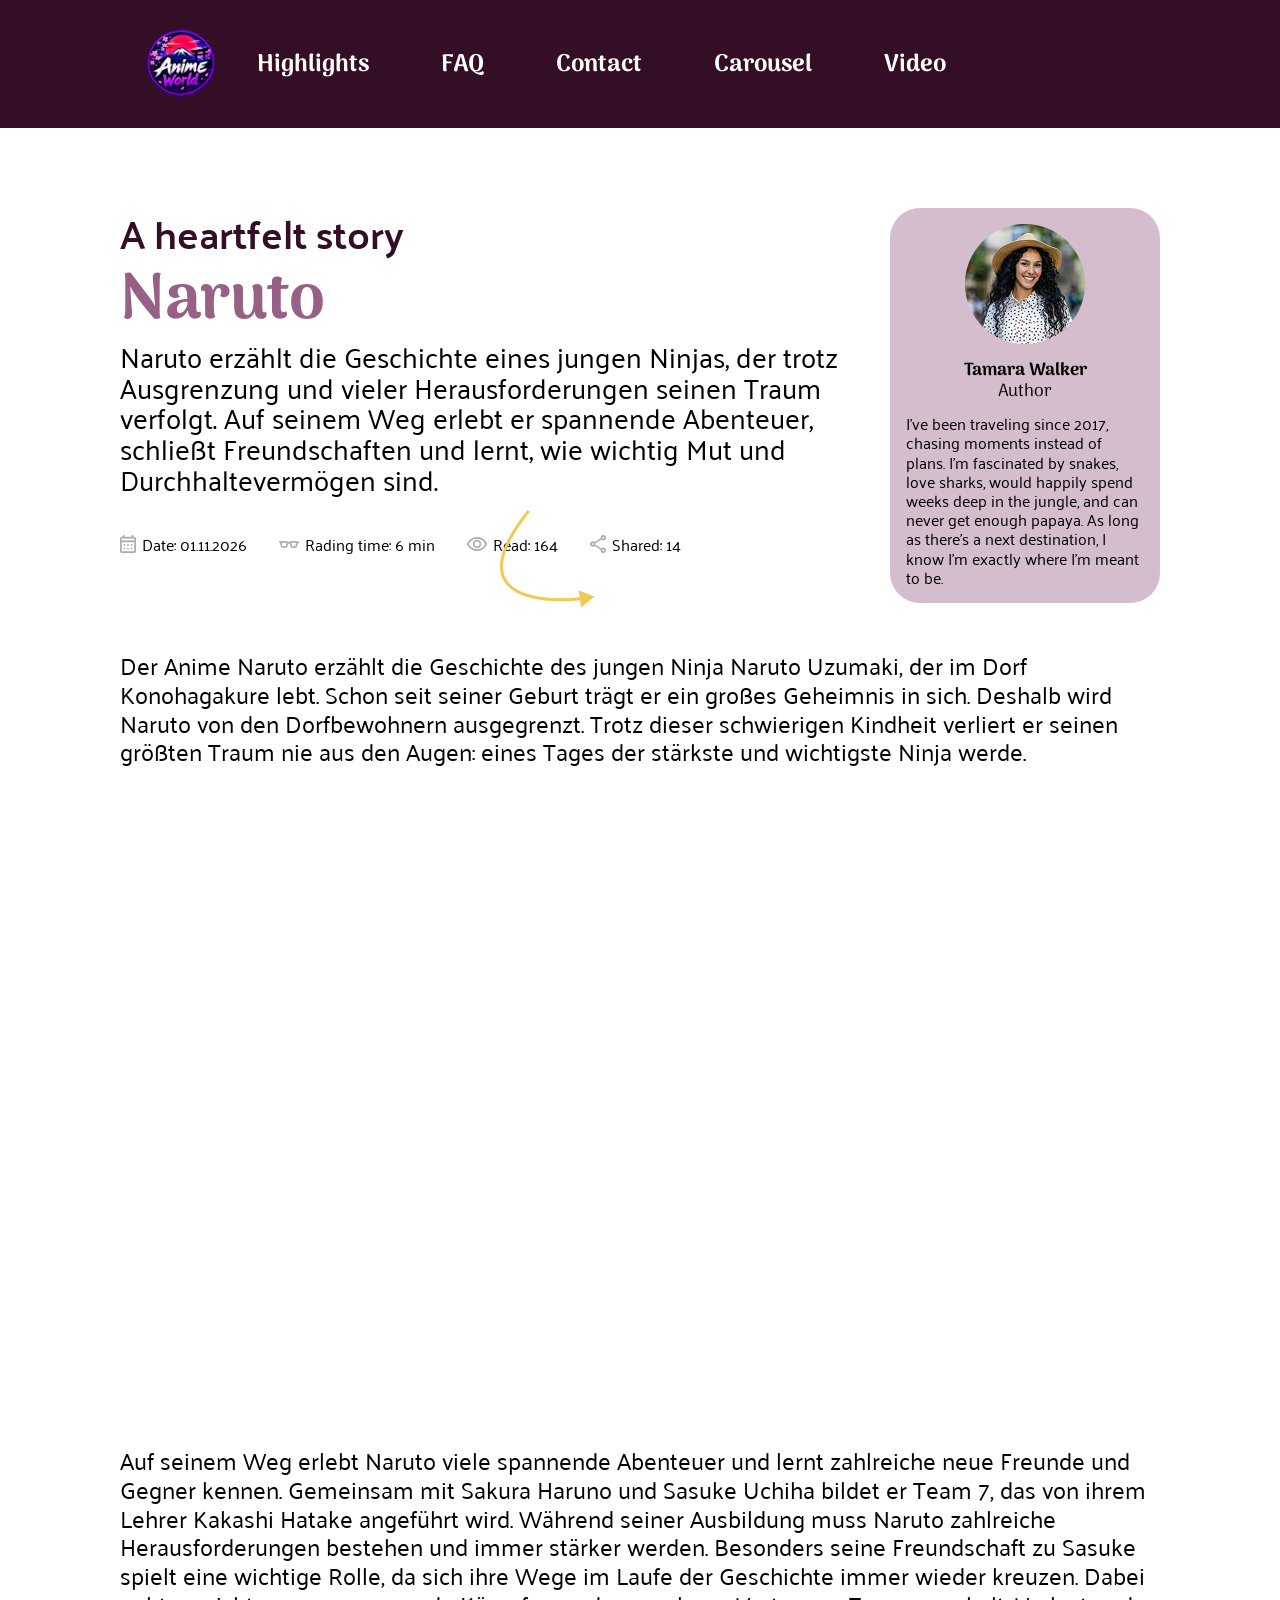
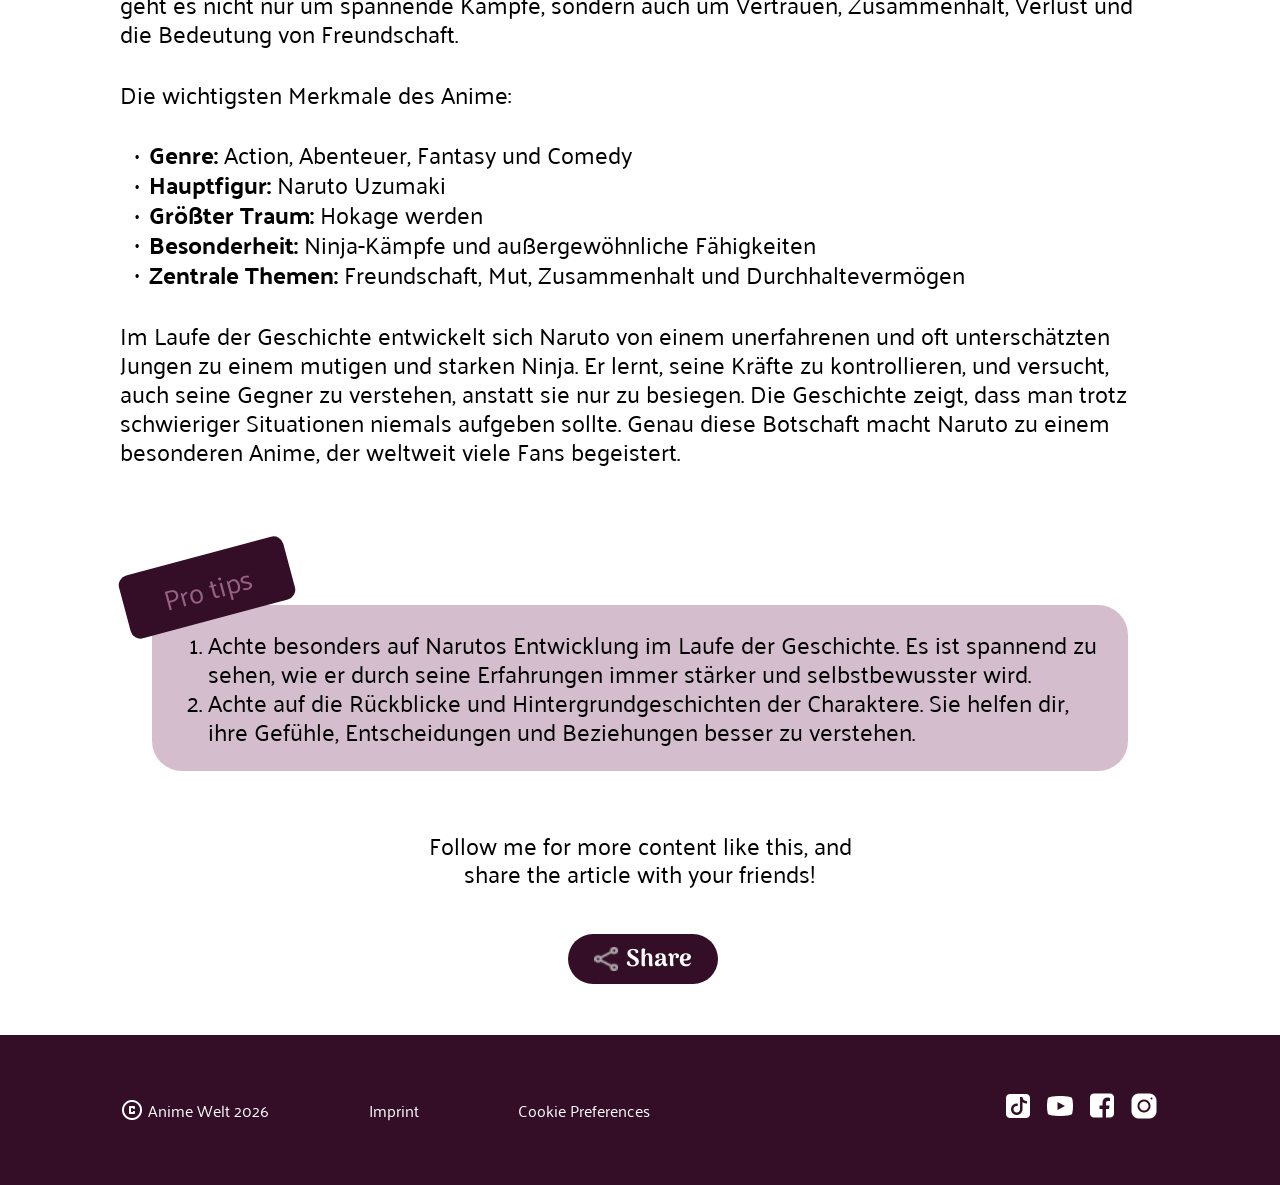
==== article2_video.html @ fd86cafa "share button hinzugefügt" ====
<!DOCTYPE html>
<html lang="en">

<head>
    <meta charset="UTF-8">
    <meta name="viewport" content="width=device-width, initial-scale=1.0">
    <title>AnimeWelt</title>

    <link rel="icon" type="image/x-icon" href="./assets/icons/Anime-Welt.png">

    <link rel="stylesheet" href="./styles/standard.css">
    <link rel="stylesheet" href="./styles/font.css">
    <link rel="stylesheet" href="./styles/article_2.css">
</head>

<body>
    <header>
        <a href="./index.html"> <img src="./assets/icons/Anime-Welt.png" alt="darstellung einer erde"></a>
        <ul class="menu-bar">
            <li>
                <a href="index.html#highlights">Highlights</a>
            </li>
            <li>
                <a href="index.html#faqId">FAQ</a>
            </li>
            <li>
                <a href="index.html#contact">Contact</a>
            </li>
            <li>
                <a href="carousel.html">Carousel</a>
            </li>
            <li>
                <a href="article2_video.html">Video</a>
            </li>
        </ul>
    </header>
    <section class="main-section">
        <div class="article-section">
            <section class="article_1">
                <div class="author-section">
                    <div class="article-info">
                        <div class="title-article">
                            <div class="title">
                                <h3>A heartfelt story</h3>
                                <h1>Naruto</h1>
                            </div>
                            <p>Naruto erzählt die Geschichte eines jungen Ninjas, der trotz Ausgrenzung und vieler
                                Herausforderungen seinen Traum verfolgt. Auf seinem Weg erlebt er spannende Abenteuer,
                                schließt Freundschaften und lernt, wie wichtig Mut und Durchhaltevermögen sind.</p>
                        </div>
                        <div class="quick-article-info">
                            <p>
                                <img src="./assets/icons/calendar_month.png" alt="Kalender Icon">
                                Date: 01.11.2026
                            </p>
                            <p class="eyeglasses">
                                <img src="./assets/icons/eyeglasses_2.png" alt="Brillen Icon">
                                Rading time: 6 min
                            </p>
                            <p class="visibility">
                                <img src="./assets/icons/visibility.png" alt="Auge">
                                Read: 164
                            </p>
                            <p>
                                <img src="./assets/icons/share.png" alt="Share Icon">
                                Shared: 14
                            </p>
                        </div>
                    </div>
                    <div class="author-info">
                        <img src="./assets/images/user-woman.png" alt="Autor Bild">
                        <div class="author-info-text">
                            <div class="author-name">
                                <p class="a-name">Tamara Walker</p>
                                <p class="a-job">Author</p>
                            </div>
                            <p>I’ve been traveling since 2017, chasing moments instead of plans.
                                I’m fascinated by snakes, love sharks, would happily spend weeks deep in the jungle, and
                                can
                                never get enough papaya. As long as there’s a next destination, I know I’m exactly where
                                I’m
                                meant to be.</p>
                        </div>
                    </div>
                </div>
                <p>Der Anime Naruto erzählt die Geschichte des jungen Ninja Naruto Uzumaki, der im Dorf Konohagakure
                    lebt.
                    Schon seit seiner Geburt trägt er ein großes Geheimnis in sich. Deshalb wird Naruto von den
                    Dorfbewohnern ausgegrenzt. Trotz dieser schwierigen Kindheit verliert er seinen größten Traum nie
                    aus
                    den Augen: eines Tages der stärkste und wichtigste Ninja werde.</p>
            </section>

            <section class="video-section">
                <iframe src="https://www.youtube.com/embed/ik5YJ4wpppI?si=H4N8T0HWsZj3zBZX" title="YouTube video player"
                    frameborder="0"
                    allow="accelerometer; autoplay; clipboard-write; encrypted-media; gyroscope; picture-in-picture; web-share"
                    referrerpolicy="strict-origin-when-cross-origin" allowfullscreen></iframe>
            </section>
            <section class="article_2">
                <p>
                    Auf seinem Weg erlebt Naruto viele spannende Abenteuer und lernt zahlreiche neue Freunde und Gegner
                    kennen. Gemeinsam mit Sakura Haruno und Sasuke Uchiha bildet er Team 7, das von ihrem Lehrer Kakashi
                    Hatake angeführt wird. Während seiner Ausbildung muss Naruto zahlreiche Herausforderungen bestehen
                    und
                    immer stärker werden. Besonders seine Freundschaft zu Sasuke spielt eine wichtige Rolle, da sich
                    ihre
                    Wege im Laufe der Geschichte immer wieder kreuzen. Dabei geht es nicht nur um spannende Kämpfe,
                    sondern
                    auch um Vertrauen, Zusammenhalt, Verlust und die Bedeutung von Freundschaft.
                </p>
                <p>Die wichtigsten Merkmale des Anime:</p>
                <div class="list-naruto">

                    <ul>
                        <li>
                            <div><span>Genre:</span> Action, Abenteuer, Fantasy und Comedy</div>
                        </li>
                        <li>
                            <div><span>Hauptfigur:</span> Naruto Uzumaki</div>
                        </li>
                        <li>
                            <div><span>Größter Traum:</span> Hokage werden</div>
                        </li>
                        <li>
                            <div><span>Besonderheit:</span> Ninja-Kämpfe und außergewöhnliche Fähigkeiten</div>
                        </li>
                        <li>
                            <div><span>Zentrale Themen:</span> Freundschaft, Mut, Zusammenhalt und Durchhaltevermögen
                            </div>
                        </li>
                    </ul>
                </div>
                <p>
                    Im Laufe der Geschichte entwickelt sich Naruto von einem unerfahrenen und oft unterschätzten Jungen
                    zu
                    einem mutigen und starken Ninja. Er lernt, seine Kräfte zu kontrollieren, und versucht, auch seine
                    Gegner zu verstehen, anstatt sie nur zu besiegen. Die Geschichte zeigt, dass man trotz schwieriger
                    Situationen niemals aufgeben sollte. Genau diese Botschaft macht Naruto zu einem besonderen Anime,
                    der
                    weltweit viele Fans begeistert.
                </p>
            </section>
            <section class="bottom_section">
                <div class="tipp_box">
                    <div class="tipp_smallbox">
                        <p> Pro tips</p>
                    </div>
                    <ol>
                        <li>Achte besonders auf Narutos Entwicklung im Laufe der Geschichte. Es ist spannend
                            zu sehen, wie er durch seine Erfahrungen immer stärker und selbstbewusster wird.
                        </li>
                        <li>Achte auf die Rückblicke und Hintergrundgeschichten der Charaktere. Sie helfen dir, ihre
                            Gefühle, Entscheidungen und Beziehungen besser zu verstehen.
                        </li>
                    </ol>
                </div>
            </section>
        </div>
        <div class="button_section">
            <p>
                Follow me for more content like this, and<br>share the article with your friends!
            </p>
            <img src="./assets/icons/pfeil_icon.png" alt="Darstellung eines Pfeils">
            <div class="share_direction">
                <input type="checkbox" id="share_button">
                <label for="share_button" class="share_button"><img src="./assets/icons/share.png" alt=""> Share</label>
                <img class="share_links" src="./assets/icons/share.png" alt="">
                <div class="share_links">
                    <a href="https://de.linkedin.com/" target="_blank">LinkedIn</a>
                    <a href="https://web.whatsapp.com/" target="_blank">Whatsapp</a>
                </div>
            </div>
        </div>
    </section>
    <footer class="footer">
        <div class="footer-log-imp">
            <div class="footer-logo">
                <!--<picture>
                <source media="(min-width: 800px)" srcset=""> </picture>-->
                <img src="./assets/icons/copyright.png" alt="Icon Anime Welt">
                <div>Anime Welt 2026</div>
            </div>
            <a href="./imprint.html">Imprint</a>
            <p>Cookie Preferences</p>
        </div>
        <div class="footer-social-media">
            <a href="https://www.tiktok.com/" target="_blank">
                <img src="./assets/icons/w_tiktok.png" alt="Tiktok Icon"></a>
            <a href="https://www.youtube.com/" target="_blank">
                <img src="./assets/icons/w_youtube.png" alt="Youtube Icon"></a>
            <a href="https://www.facebook.com/" target="_blank">
                <img src="./assets/icons/w_facebook.png" alt="Facebook Icon"></a>
            <a href="https://www.instagram.com/" target="_blank">
                <img src="./assets/icons/w_instagram.png" alt="Instagram Icon"></a>
        </div>
    </footer>
</body>

</html>
---- styles/standard.css ----
* {
    margin: 0px;
    box-sizing: border-box;
}

html {
    font-size: 16px;
    height: 100vh;
}

:root {
    --color-purple: #340e26;
    --color-light-purple: #976185;
    --box-light-purple: #97618569;
}

h1 {
    font-family: 'Arima-700';
    font-size: 4rem;
    color: var(--color-light-purple);

}

h2 {
    font-family: 'Arima-700';
    font-size: 4rem;
    color: var(--color-purple);
}

h3 {
    font-family: 'Palanquin-600';
    font-size: 2.5rem;
    color: var(--color-purple);
}

p {
    font-family: 'Palanquin-400';
    font-size: 1.5rem;
}

header {
    height: 128px;

    display: flex;
    justify-content: flex-start;
    flex-direction: row;
    align-items: center;

    background-color: var(--color-purple);
    color: white;

    padding: 32px 0px 32px 145px;

    font-family: 'Arima-700';
    font-size: 1.5rem;
}

header img {
    height: 72px;
    width: 72px;

    display: flex;
    justify-content: center;
    border-radius: 50%;

}

a {
    text-decoration: none;
    color: white;
}

a:hover {
    text-decoration-line: underline;
    text-decoration-color: var(--color-light-purple);
    text-decoration-style: wavy;
}

.menu-bar {
    display: flex;
    justify-content: flex-start;
    flex-direction: row;

    list-style-type: none;

    gap: 72px;
}

/*
    MAIN SECTION
*/

.main-section {
    padding: 80px 120px 50px 120px;
}

/*
        FOOTER
*/

.footer {
    background-color: var(--color-purple);
    ;
    height: 150px;
    padding-left: 120px;
    padding-right: 120px;

    font-family: 'Palanquin-400';
    font-size: 1.15rem;
    color: white;

    display: flex;
    align-items: center;
    justify-content: space-between;
}

.footer-log-imp {
    min-width: 530px;
    display: flex;
    flex-direction: row;
    align-items: center;
    justify-content: space-between;
    font-family: 'Palanquin-400';
    font-size: 16px;
}

.footer-log-imp p {
    font-family: 'Palanquin-400';
    font-size: 1rem;
}

.footer-logo {
    display: flex;
    flex-direction: row;
    align-items: center;
    gap: 4px;

}

.footer-logo img {
    width: 24px;
    height: 24px;
    align-items: center;
}

.footer-social-media {
    display: flex;
    gap: 10px;
}

.footer-social-media img {
    width: 32px;
    height: 32px;
}

/* Author part */
.author-section {
    display: flex;
    justify-content: space-between;
}

.article-info {
    display: flex;
    flex-direction: column;
    gap: 40px;
    max-width: 900px;
}

.author-info {
    background-color: var(--box-light-purple);
    max-width: 270px;
    max-height: 400px;
    border-radius: 30px;
    padding: 16px;

    display: flex;
    flex-direction: column;
    align-items: center;
    gap: 16px;
}

.author-info-text {
    display: flex;
    flex-direction: column;
    gap: 12px;
}

.author-info-text>p {
    font-family: 'Palanquin-400';
    font-size: 1rem;
    letter-spacing: 0%;
    line-height: 120%;
}

.author-info img {
    width: 120px;
    height: 120px;
    border-radius: 50px;
}

.a-name {
    font-family: 'Arima-700';
    font-size: 1.1rem;
    text-align: center;
    line-height: 120%;
}

.a-job {
    font-family: 'Arima-400';
    font-size: 1.1rem;
    text-align: center;
    line-height: 120%;
}

.title-article>p {
    font-size: 1.75rem;
    line-height: 110%;
}

.title {
    display: flex;
    flex-direction: column;
    gap: 8px;
}

.title h1,
h3 {
    line-height: 120%;
}

.quick-article-info {
    display: flex;
    gap: 32px;
}

.quick-article-info p {
    display: flex;
    align-items: center;
    gap: 6px;

    font-family: 'Palanquin-400';
    font-size: 1rem;
}

.quick-article-info img {
    width: 16px;
    height: 18px;
}

.eyeglasses img {
    width: 20px;
    height: 7px;
}

.visibility img {
    width: 20px;
    height: 14px;
}

/* Button*/

.button_section {
    display: flex;
    justify-content: center;
    align-items: center;
    flex-direction: column;
    gap: 45px;
}

.share_button {
    height: 50px;
    width: 150px;

    border-radius: 40px;
    padding: 0px 24px;
    gap: 8px;

    display: flex;
    justify-content: center;
    align-items: center;

    position: relative;
    left: 50px;

    font-size: 1.5rem;
    font-family: 'Arima-700';

    color: white;
    background-color: var(--color-purple);
    text-decoration-color: var(--color-light-purple);
}

.share_direction img {
    height: 24px;
    width: 24px;
}


.button_section>img {
    position: absolute;

    top: 510px;
    left: 500px;

    rotate: 0deg;
}

.button_section p {
    text-align: center;
}

.button_section a {
    text-decoration-style: solid;
    color: var(--color-light-purple);
}

.share_direction {
    display: flex;
    flex-direction: row;
    justify-content: center;
    align-items: center;

    gap: 10px;
}

.share_links {
    display: flex;
    flex-direction: column;
    justify-content: center;
    align-items: center;

    position: relative;
    left: -30%;

    pointer-events: none;
    opacity: 0;

    transform: translateX(0px);
    transition: opacity 1s ease-in-out, transform 1s ease-in-out;
}

.share_links a {
    font-size: 1, 125rem;
    font-family: 'Arima-700';
}

#share_button:checked+.share_button {
    animation: buttonslide 1s forwards;
}

#share_button:not(:checked)+.share_button {
    animation: buttonslideback 1s forwards;
}

input[type="checkbox"]:checked~.share_links {
    opacity: 1;
    transform: translateX(65px);
    pointer-events: auto;
}

#share_button:checked+label img {
    width: 0;
    height: 0;
    transition: all 1s ease-in-out, transform 1s ease-in-out;
}

#share_button:not(:checked)+label img {
    opacity: 1;
    transition: all 1s ease-in-out, transform 1s ease-in-out;
}

input[type="checkbox"] {
    opacity: 0;
}

@keyframes buttonslide {
    0% {
        transform: translateX(0px);
    }

    100% {
        transform: translateX(-65px);
    }
}

@keyframes buttonslideback {
    0% {
        transform: translateX(-65px);
    }

    100% {
        transform: translateX(0px);
    }
}


/* RESPONSIVE */

@media screen and (min-width: 1441px) {
    .header {
        padding: 0px max(120px, calc(50% - 720px));
    }

    .main-section {
        padding: 0px max(120px, calc(50% - 720px));
    }

    .footer {
        padding: 0px max(120px, calc(50% - 720px));
    }

}

@media screen and (min-width:700px) and (max-width: 1080px) {
    .menu-bar li:nth-last-child(-n+2) {
        display: none;
    }

    .footer-log-imp {
        min-width: unset;
        flex-direction: column;
        align-items: flex-start;
    }

    .author-section {
        flex-direction: column;
        gap: 24px;
    }

    .author-info {
        max-width: fit-content;
    }
}
---- styles/font.css ----
/* arima-regular - latin */
@font-face {
    font-display: swap;
    /* Check https://developer.mozilla.org/en-US/docs/Web/CSS/@font-face/font-display for other options. */
    font-family: 'Arima-400';
    font-style: normal;
    font-weight: 400;
    src: url('../assets/fonts/arima-v7-latin-regular.woff2') format('woff2');
    /* Chrome 36+, Opera 23+, Firefox 39+, Safari 12+, iOS 10+ */
}

/* arima-500 - latin */
@font-face {
    font-display: swap;
    /* Check https://developer.mozilla.org/en-US/docs/Web/CSS/@font-face/font-display for other options. */
    font-family: 'Arima-500';
    font-style: normal;
    font-weight: 500;
    src: url('../assets/fonts/arima-v7-latin-500.woff2') format('woff2');
    /* Chrome 36+, Opera 23+, Firefox 39+, Safari 12+, iOS 10+ */
}

/* arima-700 - latin */
@font-face {
    font-display: swap;
    /* Check https://developer.mozilla.org/en-US/docs/Web/CSS/@font-face/font-display for other options. */
    font-family: 'Arima-700';
    font-style: normal;
    font-weight: 700;
    src: url('../assets/fonts/arima-v7-latin-700.woff2') format('woff2');
    /* Chrome 36+, Opera 23+, Firefox 39+, Safari 12+, iOS 10+ */
}

/* palanquin-regular - latin */
@font-face {
    font-display: swap;
    /* Check https://developer.mozilla.org/en-US/docs/Web/CSS/@font-face/font-display for other options. */
    font-family: 'Palanquin-400';
    font-style: normal;
    font-weight: 400;
    src: url('../assets/fonts/palanquin-v17-latin-regular.woff2') format('woff2');
    /* Chrome 36+, Opera 23+, Firefox 39+, Safari 12+, iOS 10+ */
}

/* palanquin-500 - latin */
@font-face {
    font-display: swap;
    /* Check https://developer.mozilla.org/en-US/docs/Web/CSS/@font-face/font-display for other options. */
    font-family: 'Palanquin-500';
    font-style: normal;
    font-weight: 500;
    src: url('../assets/fonts/palanquin-v17-latin-500.woff2') format('woff2');
    /* Chrome 36+, Opera 23+, Firefox 39+, Safari 12+, iOS 10+ */
}

/* palanquin-600 - latin */
@font-face {
    font-display: swap;
    /* Check https://developer.mozilla.org/en-US/docs/Web/CSS/@font-face/font-display for other options. */
    font-family: 'Palanquin-600';
    font-style: normal;
    font-weight: 600;
    src: url('../assets/fonts/palanquin-v17-latin-600.woff2') format('woff2');
    /* Chrome 36+, Opera 23+, Firefox 39+, Safari 12+, iOS 10+ */
}

/* palanquin-700 - latin */
@font-face {
    font-display: swap;
    /* Check https://developer.mozilla.org/en-US/docs/Web/CSS/@font-face/font-display for other options. */
    font-family: 'Palanquin-700';
    font-style: normal;
    font-weight: 700;
    src: url('../assets/fonts/palanquin-v17-latin-700.woff2') format('woff2');
    /* Chrome 36+, Opera 23+, Firefox 39+, Safari 12+, iOS 10+ */
}

/* palanquin-dark-regular - latin */
@font-face {
    font-display: swap;
    /* Check https://developer.mozilla.org/en-US/docs/Web/CSS/@font-face/font-display for other options. */
    font-family: 'Palanquin Dark-400';
    font-style: normal;
    font-weight: 400;
    src: url('../assets/fonts/palanquin-dark-v17-latin-regular.woff2') format('woff2');
    /* Chrome 36+, Opera 23+, Firefox 39+, Safari 12+, iOS 10+ */
}

/* palanquin-dark-600 - latin */
@font-face {
    font-display: swap;
    /* Check https://developer.mozilla.org/en-US/docs/Web/CSS/@font-face/font-display for other options. */
    font-family: 'Palanquin Dark-600';
    font-style: normal;
    font-weight: 600;
    src: url('../assets/fonts/palanquin-dark-v17-latin-600.woff2') format('woff2');
    /* Chrome 36+, Opera 23+, Firefox 39+, Safari 12+, iOS 10+ */
}

/* palanquin-dark-700 - latin */
@font-face {
    font-display: swap;
    /* Check https://developer.mozilla.org/en-US/docs/Web/CSS/@font-face/font-display for other options. */
    font-family: 'Palanquin Dark-700';
    font-style: normal;
    font-weight: 700;
    src: url('../assets/fonts/palanquin-dark-v17-latin-700.woff2') format('woff2');
    /* Chrome 36+, Opera 23+, Firefox 39+, Safari 12+, iOS 10+ */
}
---- styles/article_2.css ----
p {
    font-family: 'Palanquin-400';
    font-size: 1.5rem;
    line-height: 120%;
}

.article-section {
    display: flex;
    flex-direction: column;
    gap: 80px;
}

.article_1 {
    display: flex;
    flex-direction: column;
    gap: 48px;
}

.article_2 {
    display: flex;
    flex-direction: column;
    gap: 32px;
}

.list-naruto {
    font-family: 'Palanquin-400';
    font-size: 1.5rem;
    line-height: 120%;
    padding-left: 15px;
}

.list-naruto span {
    font-family: 'Palanquin-700';
}

.list-naruto ul {
    list-style: none;
    padding-left: 0;
}

.list-naruto ul li {
    display: flex;
    align-items: center;
    gap: 10px;
}

.list-naruto ul li::before {
    content: "•";
    font-size: 0.8em;
}

.list-naruto ul li span {
    font-weight: bold;
}

.video-section {
    display: flex;
    justify-content: center;
}

.video-section iframe {
    width: 931px;
    height: 520px;
    border-radius: 50px;
}

.bottom_section {
    display: flex;
    justify-content: center;
    align-items: center;
    flex-direction: column;

    position: relative;

    gap: 24px;
    padding: 60px 32px;
}

.text_info {
    display: flex;
    justify-content: center;
    align-items: center;
    flex-direction: column;

    padding: 20px;
    gap: 32px;
}

.tipp_box {
    max-height: 200px;
    max-width: 1000px;

    display: flex;
    justify-content: center;
    align-items: center;
    flex-direction: column;

    position: relative;
    padding: 25px 16px;

    border-radius: 30px;
    background-color: #97618569;
}

.tipp_box ol {
    font-family: 'Palanquin-400';
    line-height: 180%
}

.tipp_smallbox {
    max-height: 65px;
    max-width: 200px;
    padding: 18px 40px;

    display: flex;
    justify-content: center;
    align-items: center;

    position: absolute;
    top: -50px;
    left: -30px;
    rotate: -15deg;

    border-radius: 10px;
    background-color: #340e26;
}

.tipp_smallbox p {
    color: #976185;
    font-size: 28px;
}

li {
    font-size: 24px;
}

.normal-arrow {
    position: absolute;
    left: 380px;
    bottom: -10px;
}

@media screen and (min-width:700px) and (max-width: 1080px) {
    .tipp_box li {
        font-size: 1.2rem;
        line-height: 140%;
    }

    .tipp_smallbox {}
}
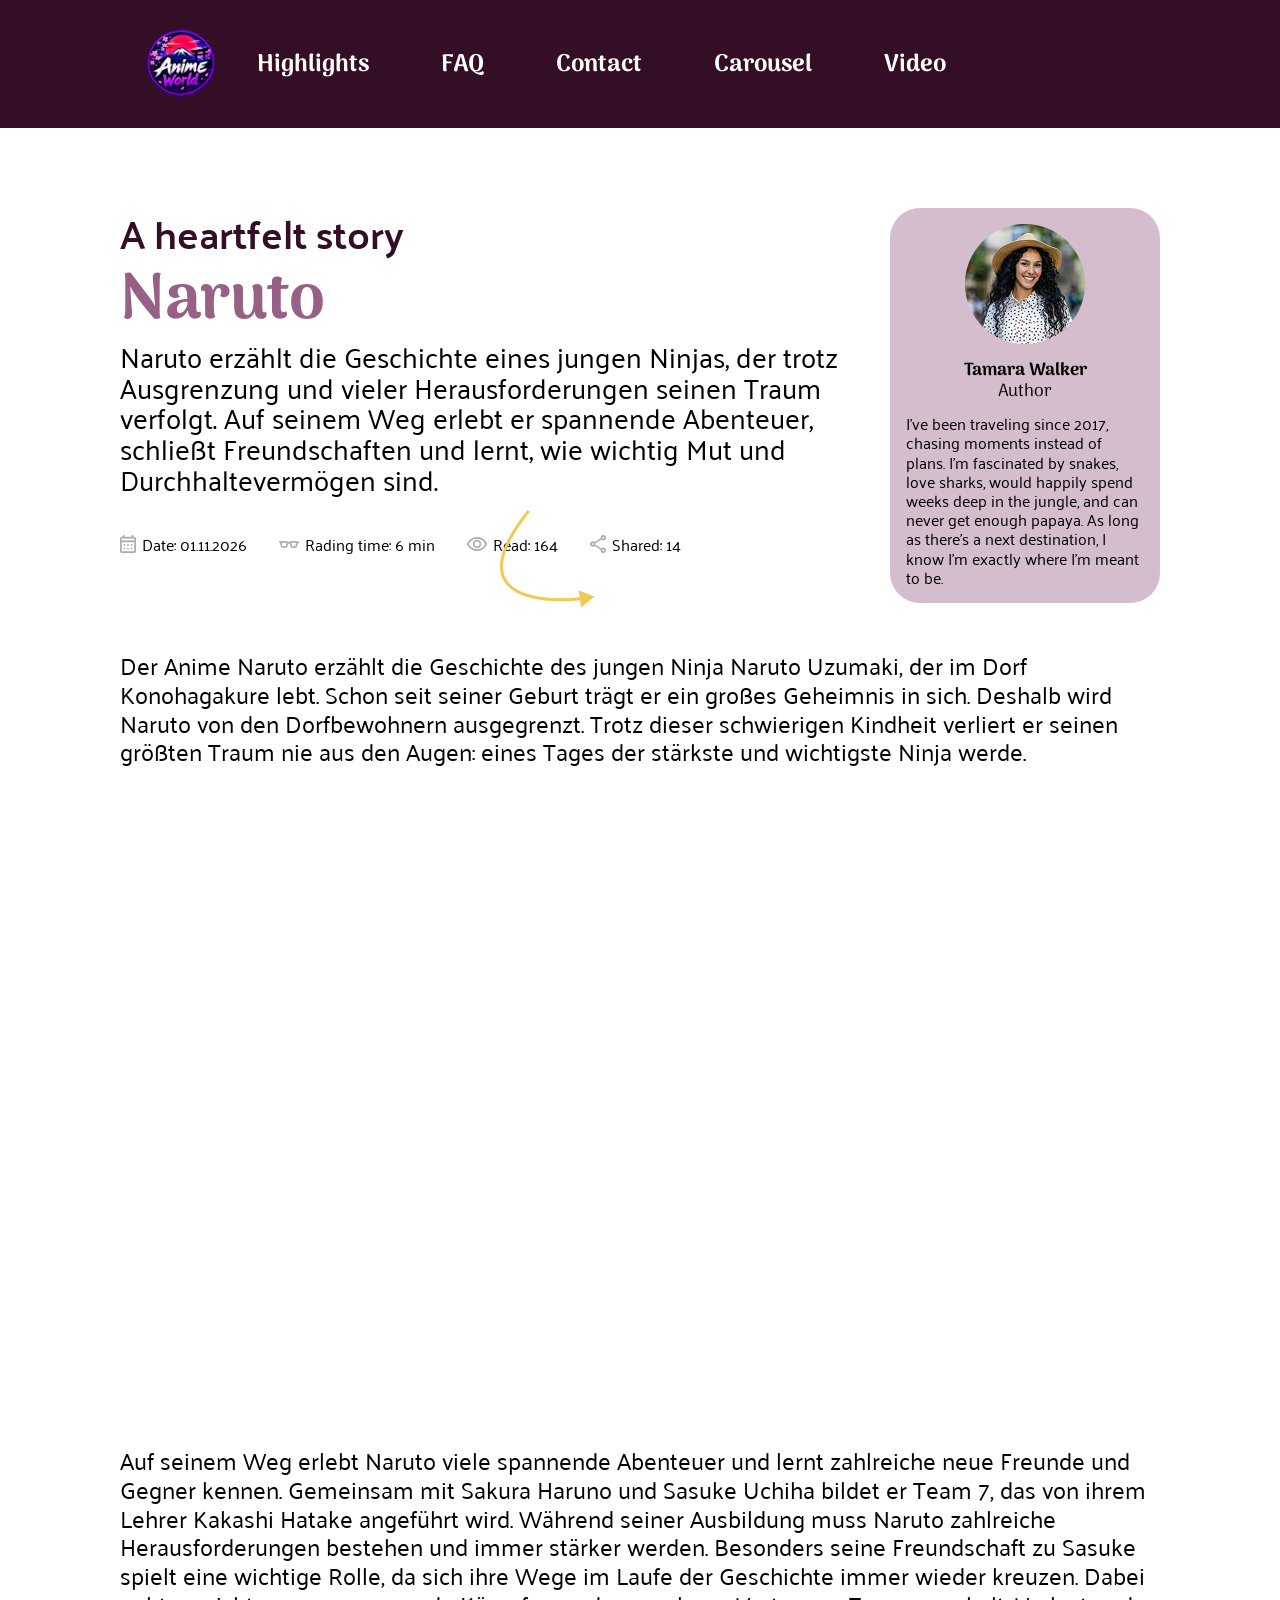
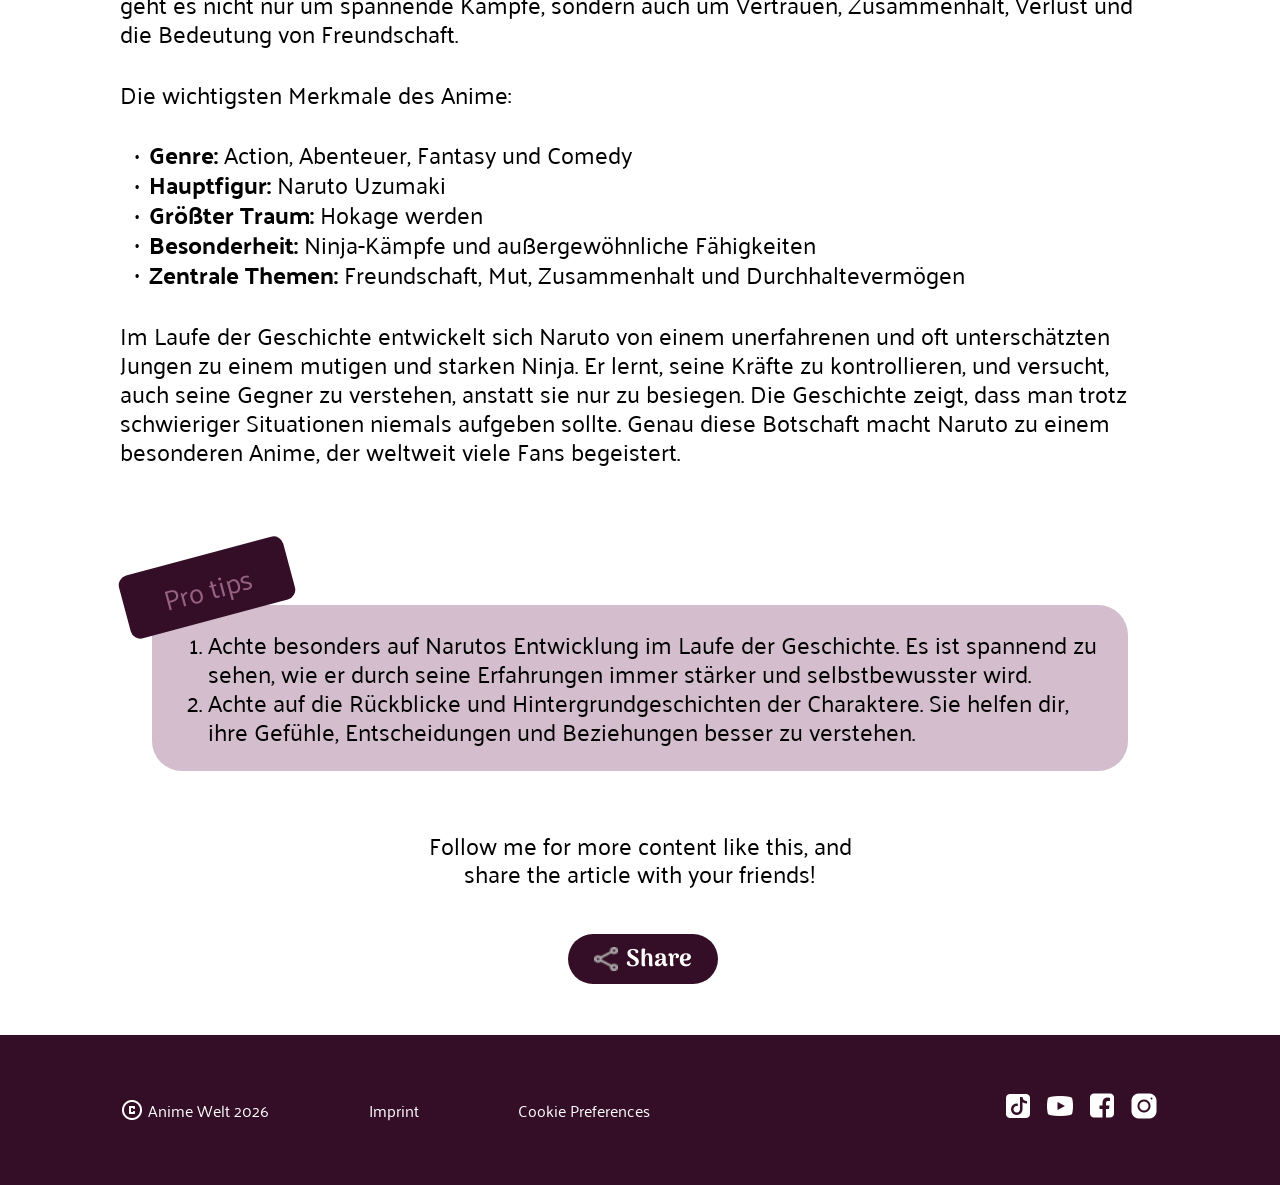
==== commit ec88a3fd: "responsive navbar und footer teilweise" ====
--- a/article2_video.html
+++ b/article2_video.html
@@ -195,6 +195,22 @@
                 <img src="./assets/icons/w_instagram.png" alt="Instagram Icon"></a>
         </div>
     </footer>
+    <div class="navbar-footer">
+        <ul class="menu-bar-footer">
+            <li>
+                <a href="index.html"><img src="./assets/icons/home.png"></a>
+            </li>
+            <li>
+                <a href="index.html#highlights"><img src="./assets/icons/shuttle.png"></a>
+            </li>
+            <li>
+                <a href="index.html#faqId"><img src="./assets/icons/faq.png"></a>
+            </li>
+            <li>
+                <a href="index.html#contact"><img src="./assets/icons/contact-us.png"></a>
+            </li>
+        </ul>
+    </div>
 </body>
 
 </html>
--- a/styles/standard.css
+++ b/styles/standard.css
@@ -49,7 +49,7 @@
     background-color: var(--color-purple);
     color: white;
 
-    padding: 32px 0px 32px 145px;
+    padding-left: 145px;
 
     font-family: 'Arima-700';
     font-size: 1.5rem;
@@ -85,6 +85,28 @@
 
     gap: 72px;
 }
+
+.navbar-footer {
+    padding: 24px 25px;
+    display: none;
+    justify-content: center;
+    gap: 64px;
+
+    background-color: var(--color-light-purple);
+}
+
+.navbar-footer img {
+    width: 24px;
+    height: 24px;
+}
+
+.menu-bar-footer {
+    padding: 0;
+    list-style: none;
+    display: flex;
+    gap: 70px;
+}
+
 
 /*
     MAIN SECTION
@@ -257,7 +279,82 @@
     height: 14px;
 }
 
-/* Button*/
+/*
+PRO TIPS
+
+*/
+
+.text_info {
+    display: flex;
+    justify-content: center;
+    align-items: center;
+    flex-direction: column;
+
+    padding: 0px 40px;
+    gap: 32px;
+}
+
+.bottom_section {
+    display: flex;
+    justify-content: center;
+    align-items: center;
+    flex-direction: column;
+
+    position: relative;
+
+    gap: 24px;
+    padding: 60px 32px;
+}
+
+.tipp_box {
+    max-height: 200px;
+    max-width: 1000px;
+
+    display: flex;
+    justify-content: center;
+    align-items: center;
+    flex-direction: column;
+
+    position: relative;
+    padding: 25px 16px;
+
+    border-radius: 30px;
+    background-color: var(--box-light-purple);
+}
+
+.tipp_box ol {
+    font-family: 'Palanquin-400';
+    line-height: 180%
+}
+
+.tipp_smallbox {
+    max-height: 65px;
+    max-width: 200px;
+    padding: 18px 40px;
+
+    display: flex;
+    justify-content: center;
+    align-items: center;
+
+    position: absolute;
+    top: -50px;
+    left: -30px;
+    rotate: -15deg;
+
+    border-radius: 10px;
+    background-color: var(--color-purple);
+}
+
+.tipp_smallbox p {
+    color: var(--color-light-purple);
+    font-size: 28px;
+}
+
+/* 
+
+SHARE BUTTON
+
+*/
 
 .button_section {
     display: flex;
@@ -411,7 +508,11 @@
 
 }
 
-@media screen and (min-width:700px) and (max-width: 1080px) {
+@media screen and (max-width: 1080px) {
+    .menu-bar {
+        justify-content: space-between;
+    }
+
     .menu-bar li:nth-last-child(-n+2) {
         display: none;
     }
@@ -430,4 +531,46 @@
     .author-info {
         max-width: fit-content;
     }
+}
+
+@media screen and (max-width:845px) {
+    p {
+        font-size: 1.2rem;
+    }
+
+    .main-section {
+        padding: 70px 60px 70px 60px;
+    }
+
+    .title-article p {
+        font-size: 1.5rem;
+    }
+
+    .article-info {
+        gap: 30px;
+    }
+
+    @media screen and (max-width:725px) {
+        p {
+            font-size: 1rem;
+        }
+
+        header {
+            justify-content: center;
+            padding: 0;
+        }
+
+        .menu-bar {
+            display: none;
+        }
+
+        .footer {
+            padding-left: 60px;
+            padding-right: 60px;
+        }
+
+        .navbar-footer {
+            display: flex;
+        }
+    }
 }
--- a/styles/article_2.css
+++ b/styles/article_2.css
@@ -1,6 +1,4 @@
 p {
-    font-family: 'Palanquin-400';
-    font-size: 1.5rem;
     line-height: 120%;
 }
 
@@ -24,8 +22,6 @@
 
 .list-naruto {
     font-family: 'Palanquin-400';
-    font-size: 1.5rem;
-    line-height: 120%;
     padding-left: 15px;
 }
 
@@ -42,6 +38,8 @@
     display: flex;
     align-items: center;
     gap: 10px;
+    font-size: 1.5rem;
+    line-height: 120%;
 }
 
 .list-naruto ul li::before {
@@ -64,72 +62,6 @@
     border-radius: 50px;
 }
 
-.bottom_section {
-    display: flex;
-    justify-content: center;
-    align-items: center;
-    flex-direction: column;
-
-    position: relative;
-
-    gap: 24px;
-    padding: 60px 32px;
-}
-
-.text_info {
-    display: flex;
-    justify-content: center;
-    align-items: center;
-    flex-direction: column;
-
-    padding: 20px;
-    gap: 32px;
-}
-
-.tipp_box {
-    max-height: 200px;
-    max-width: 1000px;
-
-    display: flex;
-    justify-content: center;
-    align-items: center;
-    flex-direction: column;
-
-    position: relative;
-    padding: 25px 16px;
-
-    border-radius: 30px;
-    background-color: #97618569;
-}
-
-.tipp_box ol {
-    font-family: 'Palanquin-400';
-    line-height: 180%
-}
-
-.tipp_smallbox {
-    max-height: 65px;
-    max-width: 200px;
-    padding: 18px 40px;
-
-    display: flex;
-    justify-content: center;
-    align-items: center;
-
-    position: absolute;
-    top: -50px;
-    left: -30px;
-    rotate: -15deg;
-
-    border-radius: 10px;
-    background-color: #340e26;
-}
-
-.tipp_smallbox p {
-    color: #976185;
-    font-size: 28px;
-}
-
 li {
     font-size: 24px;
 }
@@ -140,11 +72,16 @@
     bottom: -10px;
 }
 
-@media screen and (min-width:700px) and (max-width: 1080px) {
+@media screen and (max-width: 1080px) {
     .tipp_box li {
         font-size: 1.2rem;
         line-height: 140%;
     }
 
-    .tipp_smallbox {}
+}
+
+@media screen and (max-width:845px) {
+    .list-naruto ul li {
+        font-size: 1.2rem;
+    }
 }
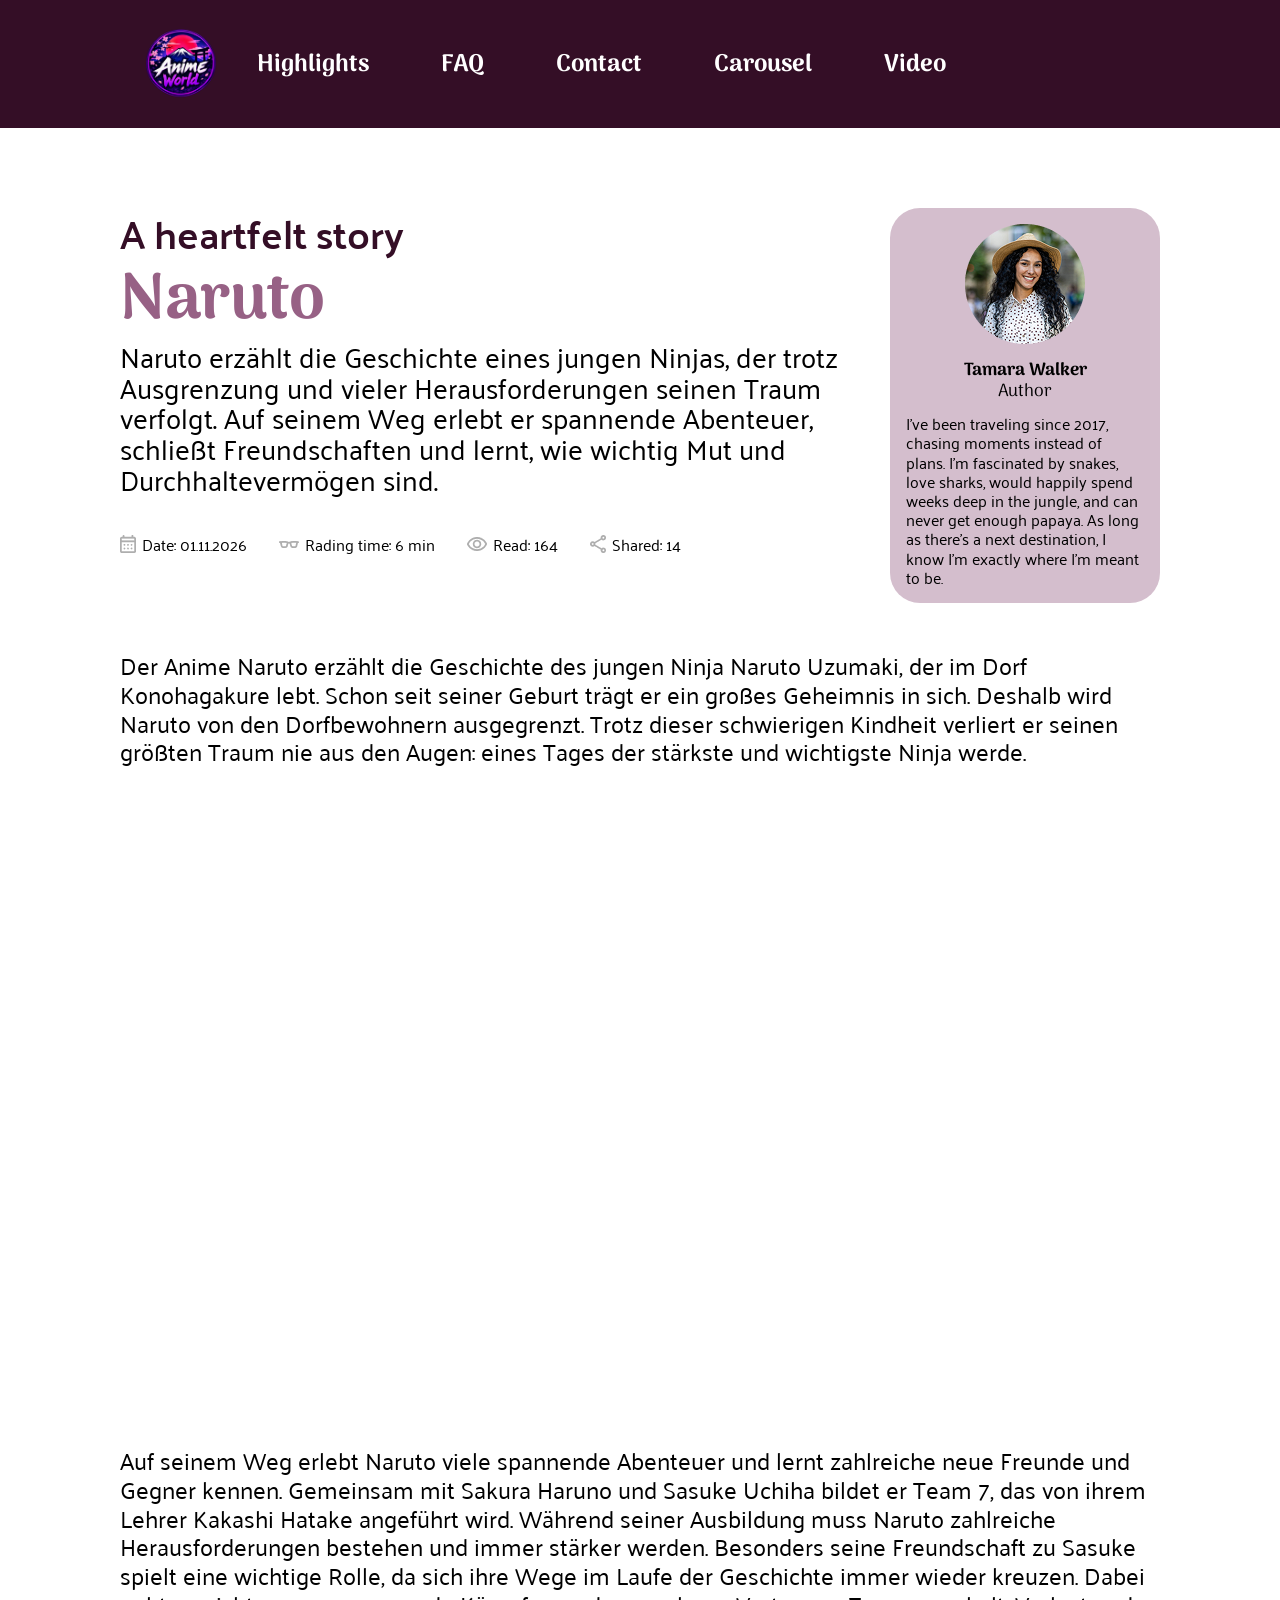
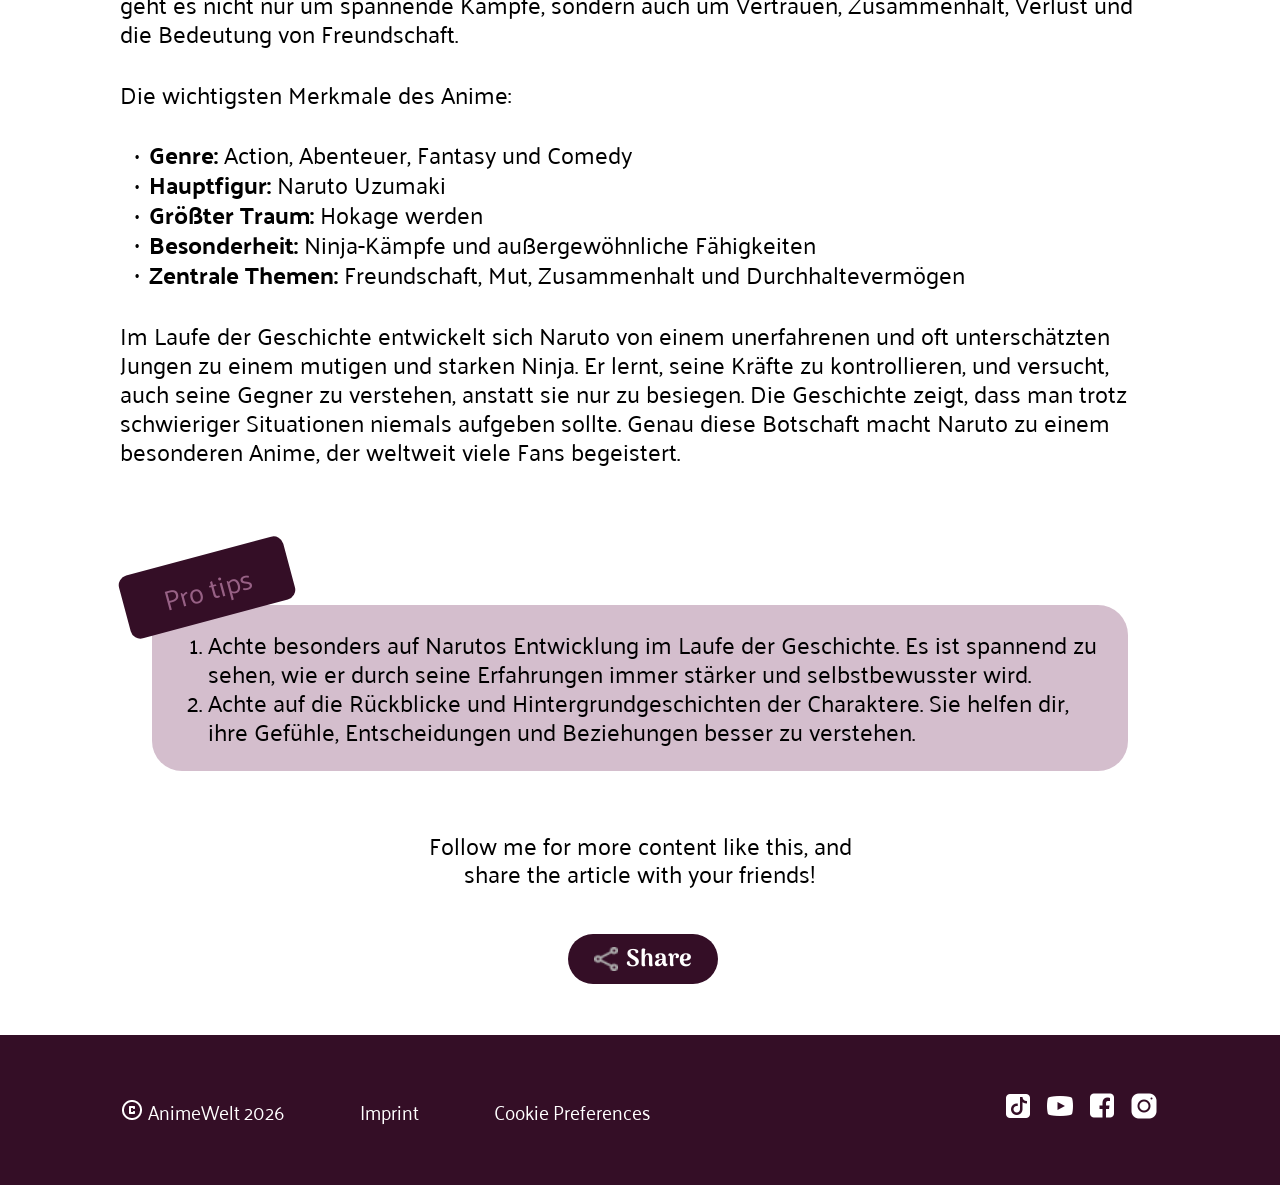
==== commit a2cf1ada: "article und footer fertig responsive" ====
--- a/article2_video.html
+++ b/article2_video.html
@@ -161,7 +161,7 @@
             <p>
                 Follow me for more content like this, and<br>share the article with your friends!
             </p>
-            <img src="./assets/icons/pfeil_icon.png" alt="Darstellung eines Pfeils">
+
             <div class="share_direction">
                 <input type="checkbox" id="share_button">
                 <label for="share_button" class="share_button"><img src="./assets/icons/share.png" alt=""> Share</label>
@@ -179,9 +179,9 @@
                 <!--<picture>
                 <source media="(min-width: 800px)" srcset=""> </picture>-->
                 <img src="./assets/icons/copyright.png" alt="Icon Anime Welt">
-                <div>Anime Welt 2026</div>
+                <div>AnimeWelt 2026</div>
             </div>
-            <a href="./imprint.html">Imprint</a>
+            <a href="./imprint.html" id="imprint-link">Imprint</a>
             <p>Cookie Preferences</p>
         </div>
         <div class="footer-social-media">
--- a/styles/standard.css
+++ b/styles/standard.css
@@ -143,12 +143,12 @@
     align-items: center;
     justify-content: space-between;
     font-family: 'Palanquin-400';
-    font-size: 16px;
+    font-size: 1.2rem;
 }
 
 .footer-log-imp p {
     font-family: 'Palanquin-400';
-    font-size: 1rem;
+    font-size: 1.2rem;
 }
 
 .footer-logo {
@@ -324,7 +324,10 @@
 
 .tipp_box ol {
     font-family: 'Palanquin-400';
-    line-height: 180%
+}
+
+.tipp_box li {
+    line-height: 120%;
 }
 
 .tipp_smallbox {
@@ -347,7 +350,7 @@
 
 .tipp_smallbox p {
     color: var(--color-light-purple);
-    font-size: 28px;
+    font-size: 1.75rem;
 }
 
 /* 
@@ -388,6 +391,7 @@
 }
 
 .share_direction img {
+    display: hidden;
     height: 24px;
     width: 24px;
 }
@@ -518,9 +522,21 @@
     }
 
     .footer-log-imp {
+        font-size: 1rem;
+    }
+
+    .footer-log-imp p {
+        font-size: 1rem;
+    }
+
+    .footer-log-imp {
         min-width: unset;
-        flex-direction: column;
+        flex-direction: column-reverse;
         align-items: flex-start;
+    }
+
+    #imprint-link {
+        order: 1;
     }
 
     .author-section {
@@ -531,6 +547,12 @@
     .author-info {
         max-width: fit-content;
     }
+
+    .tipp_box li {
+        font-size: 1.2rem;
+        line-height: 140%;
+    }
+
 }
 
 @media screen and (max-width:845px) {
@@ -550,27 +572,125 @@
         gap: 30px;
     }
 
-    @media screen and (max-width:725px) {
-        p {
-            font-size: 1rem;
-        }
-
-        header {
-            justify-content: center;
-            padding: 0;
-        }
-
-        .menu-bar {
-            display: none;
-        }
-
-        .footer {
-            padding-left: 60px;
-            padding-right: 60px;
-        }
-
-        .navbar-footer {
-            display: flex;
-        }
+    .tipp_box ol {
+        padding-left: 15px;
+    }
+
+}
+
+@media screen and (max-width:725px) {
+    p {
+        font-size: 1rem;
+    }
+
+    header {
+        justify-content: center;
+        padding: 0;
+    }
+
+    .menu-bar {
+        display: none;
+    }
+
+    .footer {
+        padding-left: 60px;
+        padding-right: 60px;
+    }
+
+    .navbar-footer {
+        display: flex;
+    }
+
+    .title-article p {
+        font-size: 1.2rem;
+    }
+
+    .quick-article-info {
+        flex-flow: row wrap;
+        gap: 16px;
+    }
+
+    .tipp_box li {
+        font-size: 1rem;
+        line-height: 140%;
+    }
+
+}
+
+@media screen and (max-width:640px) {
+    .main-section {
+        padding-left: 15px;
+        padding-right: 15px;
+    }
+
+    .tipp_box {
+        height: 235px;
+    }
+}
+
+@media screen and (max-width:524px) {
+    h1 {
+        font-size: 2.5rem;
+    }
+
+    h3 {
+        font-size: 1.25rem;
+    }
+
+    .main-section {
+        padding-top: 24px;
+    }
+
+    .quick-article-info {
+        gap: 10px;
+    }
+
+    .bottom_section {
+        padding: 0;
+        margin-top: 70px;
+    }
+
+    .tipp_smallbox {
+        top: -55px;
+        left: 0px;
+        rotate: -12deg;
+    }
+
+    .tipp_box ol {
+        padding-left: 10px;
+    }
+
+    .button_section {
+        padding-top: 32px
+    }
+
+    .footer {
+        padding: 30px 24px;
+    }
+
+    .footer-social-media {
+        padding-top: 60px;
+    }
+}
+
+@media screen and (max-width:449px) {
+    .tipp_box li {
+        line-height: 120%;
+    }
+
+    .footer-social-media img {
+        width: 24px;
+        height: 24px;
+    }
+}
+
+@media screen and (max-width:380px) {
+    .tipp_box li {
+        font-size: 0.9rem;
+        line-height: 110%;
+    }
+
+    .tipp_box {
+        padding: 25px 10px;
     }
 }
--- a/styles/article_2.css
+++ b/styles/article_2.css
@@ -72,16 +72,43 @@
     bottom: -10px;
 }
 
-@media screen and (max-width: 1080px) {
-    .tipp_box li {
+@media screen and (max-width:845px) {
+    .list-naruto ul li {
         font-size: 1.2rem;
-        line-height: 140%;
+    }
+}
+
+@media screen and (max-width:725px) {
+    .list-naruto ul li {
+        font-size: 1rem;
+    }
+}
+
+@media screen and (max-width:640px) {
+    .video-section iframe {
+        height: 400px;
+    }
+
+    .article-section {
+        gap: 45px;
+    }
+}
+
+@media screen and (max-width:524px) {
+    .article-section {
+        gap: 32px;
+    }
+
+    .video-section iframe {
+        height: 330px;
     }
 
 }
 
-@media screen and (max-width:845px) {
-    .list-naruto ul li {
-        font-size: 1.2rem;
+@media screen and (max-width:424px) {
+
+    .video-section iframe {
+        height: 195px;
     }
+
 }
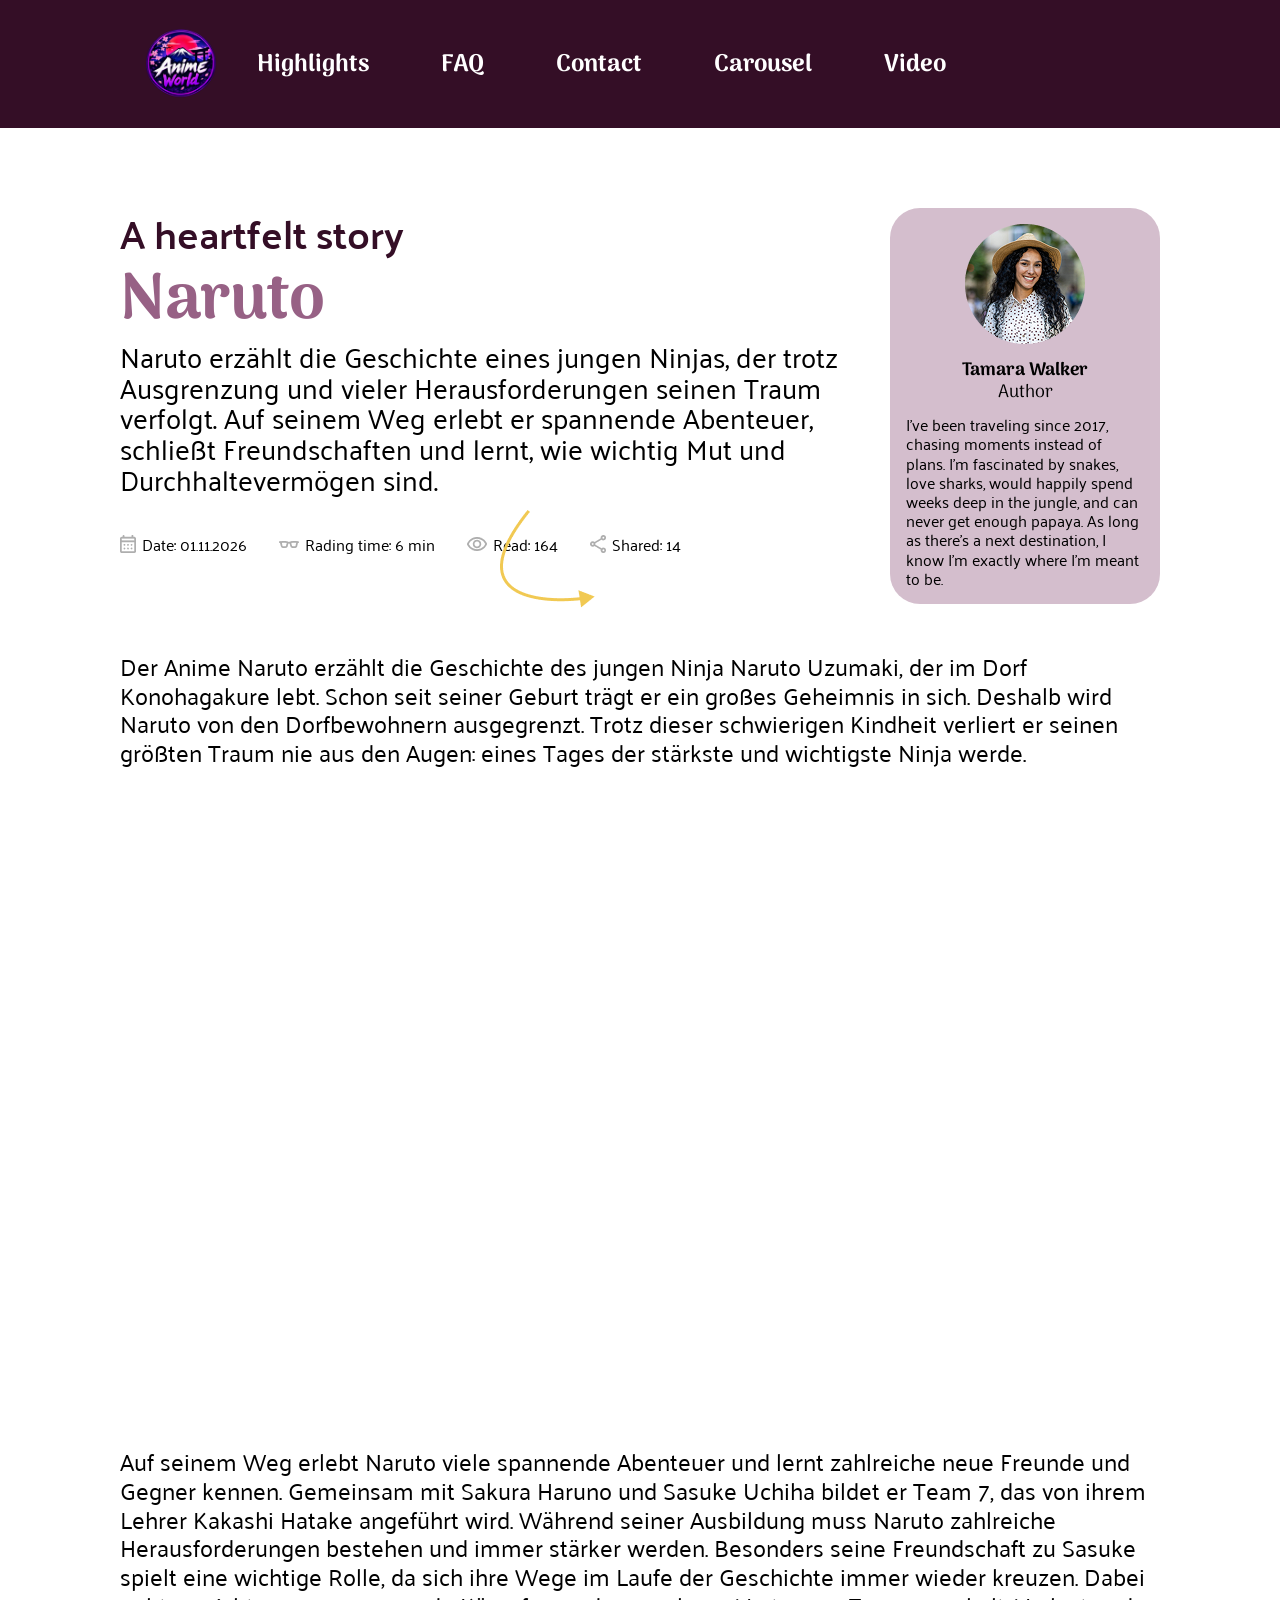
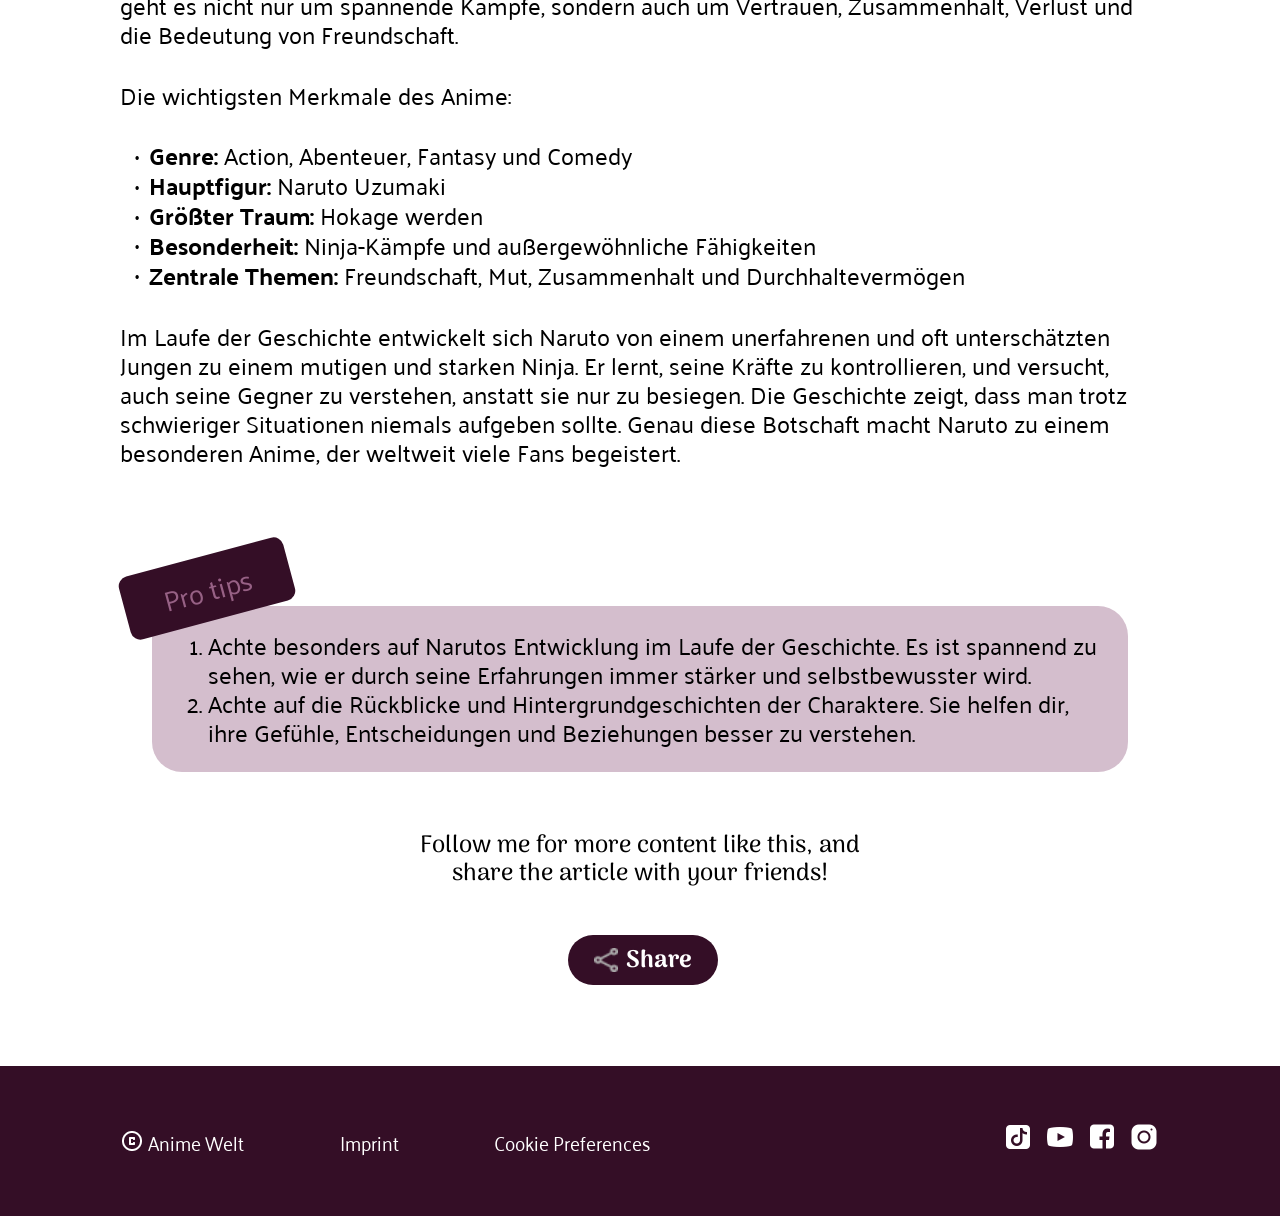
==== commit 118530b3: "verlinkung highlights und kleinere schönheitsfehler" ====
--- a/article2_video.html
+++ b/article2_video.html
@@ -161,7 +161,7 @@
             <p>
                 Follow me for more content like this, and<br>share the article with your friends!
             </p>
-
+            <img src="./assets/icons/pfeil_icon.png" alt="Darstellung eines Pfeils">
             <div class="share_direction">
                 <input type="checkbox" id="share_button">
                 <label for="share_button" class="share_button"><img src="./assets/icons/share.png" alt=""> Share</label>
@@ -179,7 +179,7 @@
                 <!--<picture>
                 <source media="(min-width: 800px)" srcset=""> </picture>-->
                 <img src="./assets/icons/copyright.png" alt="Icon Anime Welt">
-                <div>AnimeWelt 2026</div>
+                <div>Anime Welt</div>
             </div>
             <a href="./imprint.html" id="imprint-link">Imprint</a>
             <p>Cookie Preferences</p>
--- a/styles/standard.css
+++ b/styles/standard.css
@@ -16,15 +16,15 @@
 
 h1 {
     font-family: 'Arima-700';
-    font-size: 4rem;
+    font-size: 3.25rem;
     color: var(--color-light-purple);
-
 }
 
 h2 {
     font-family: 'Arima-700';
-    font-size: 4rem;
+    font-size: 3rem;
     color: var(--color-purple);
+    line-height: 100%;
 }
 
 h3 {
@@ -36,33 +36,32 @@
 p {
     font-family: 'Palanquin-400';
     font-size: 1.5rem;
+    line-height: 110%;
+}
+
+li {
+    font-size: 1.5rem;
 }
 
 header {
     height: 128px;
-
     display: flex;
     justify-content: flex-start;
     flex-direction: row;
     align-items: center;
-
     background-color: var(--color-purple);
     color: white;
-
     padding-left: 145px;
-
-    font-family: 'Arima-700';
+    font-family: 'Arima-700' !important;
     font-size: 1.5rem;
 }
 
 header img {
     height: 72px;
     width: 72px;
-
     display: flex;
     justify-content: center;
     border-radius: 50%;
-
 }
 
 a {
@@ -80,9 +79,7 @@
     display: flex;
     justify-content: flex-start;
     flex-direction: row;
-
     list-style-type: none;
-
     gap: 72px;
 }
 
@@ -91,46 +88,43 @@
     display: none;
     justify-content: center;
     gap: 64px;
-
     background-color: var(--color-light-purple);
 }
 
 .navbar-footer img {
     width: 24px;
     height: 24px;
+    display: block;
 }
 
 .menu-bar-footer {
+    width: 100%;
     padding: 0;
     list-style: none;
     display: flex;
-    gap: 70px;
-}
-
+    justify-content: space-between;
+    align-items: center;
+}
 
 /*
     MAIN SECTION
 */
-
 .main-section {
-    padding: 80px 120px 50px 120px;
+    padding: 80px 120px 80px 120px;
 }
 
 /*
         FOOTER
 */
-
 .footer {
     background-color: var(--color-purple);
     ;
     height: 150px;
     padding-left: 120px;
     padding-right: 120px;
-
     font-family: 'Palanquin-400';
     font-size: 1.15rem;
     color: white;
-
     display: flex;
     align-items: center;
     justify-content: space-between;
@@ -156,7 +150,6 @@
     flex-direction: row;
     align-items: center;
     gap: 4px;
-
 }
 
 .footer-logo img {
@@ -194,7 +187,6 @@
     max-height: 400px;
     border-radius: 30px;
     padding: 16px;
-
     display: flex;
     flex-direction: column;
     align-items: center;
@@ -222,14 +214,14 @@
 
 .a-name {
     font-family: 'Arima-700';
-    font-size: 1.1rem;
+    font-size: 1.125rem;
     text-align: center;
     line-height: 120%;
 }
 
 .a-job {
     font-family: 'Arima-400';
-    font-size: 1.1rem;
+    font-size: 1.125rem;
     text-align: center;
     line-height: 120%;
 }
@@ -250,6 +242,10 @@
     line-height: 120%;
 }
 
+.title h1 {
+    font-size: 4rem;
+}
+
 .quick-article-info {
     display: flex;
     gap: 32px;
@@ -259,7 +255,6 @@
     display: flex;
     align-items: center;
     gap: 6px;
-
     font-family: 'Palanquin-400';
     font-size: 1rem;
 }
@@ -281,15 +276,12 @@
 
 /*
 PRO TIPS
-
 */
-
 .text_info {
     display: flex;
     justify-content: center;
     align-items: center;
     flex-direction: column;
-
     padding: 0px 40px;
     gap: 32px;
 }
@@ -299,9 +291,7 @@
     justify-content: center;
     align-items: center;
     flex-direction: column;
-
     position: relative;
-
     gap: 24px;
     padding: 60px 32px;
 }
@@ -309,15 +299,12 @@
 .tipp_box {
     max-height: 200px;
     max-width: 1000px;
-
-    display: flex;
-    justify-content: center;
-    align-items: center;
-    flex-direction: column;
-
+    display: flex;
+    justify-content: center;
+    align-items: center;
+    flex-direction: column;
     position: relative;
     padding: 25px 16px;
-
     border-radius: 30px;
     background-color: var(--box-light-purple);
 }
@@ -334,16 +321,13 @@
     max-height: 65px;
     max-width: 200px;
     padding: 18px 40px;
-
-    display: flex;
-    justify-content: center;
-    align-items: center;
-
+    display: flex;
+    justify-content: center;
+    align-items: center;
     position: absolute;
     top: -50px;
     left: -30px;
     rotate: -15deg;
-
     border-radius: 10px;
     background-color: var(--color-purple);
 }
@@ -354,11 +338,8 @@
 }
 
 /* 
-
 SHARE BUTTON
-
 */
-
 .button_section {
     display: flex;
     justify-content: center;
@@ -370,21 +351,16 @@
 .share_button {
     height: 50px;
     width: 150px;
-
     border-radius: 40px;
     padding: 0px 24px;
     gap: 8px;
-
-    display: flex;
-    justify-content: center;
-    align-items: center;
-
+    display: flex;
+    justify-content: center;
+    align-items: center;
     position: relative;
     left: 50px;
-
     font-size: 1.5rem;
     font-family: 'Arima-700';
-
     color: white;
     background-color: var(--color-purple);
     text-decoration-color: var(--color-light-purple);
@@ -396,17 +372,15 @@
     width: 24px;
 }
 
-
 .button_section>img {
     position: absolute;
-
     top: 510px;
     left: 500px;
-
     rotate: 0deg;
 }
 
 .button_section p {
+    font-family: 'Arima-500';
     text-align: center;
 }
 
@@ -420,7 +394,6 @@
     flex-direction: row;
     justify-content: center;
     align-items: center;
-
     gap: 10px;
 }
 
@@ -429,13 +402,10 @@
     flex-direction: column;
     justify-content: center;
     align-items: center;
-
     position: relative;
     left: -30%;
-
     pointer-events: none;
     opacity: 0;
-
     transform: translateX(0px);
     transition: opacity 1s ease-in-out, transform 1s ease-in-out;
 }
@@ -494,22 +464,20 @@
     }
 }
 
-
 /* RESPONSIVE */
 
 @media screen and (min-width: 1441px) {
-    .header {
+    header {
         padding: 0px max(120px, calc(50% - 720px));
     }
 
     .main-section {
-        padding: 0px max(120px, calc(50% - 720px));
+        padding: 80px max(120px, calc(50% - 720px));
     }
 
     .footer {
         padding: 0px max(120px, calc(50% - 720px));
     }
-
 }
 
 @media screen and (max-width: 1080px) {
@@ -552,7 +520,6 @@
         font-size: 1.2rem;
         line-height: 140%;
     }
-
 }
 
 @media screen and (max-width:845px) {
@@ -575,7 +542,6 @@
     .tipp_box ol {
         padding-left: 15px;
     }
-
 }
 
 @media screen and (max-width:725px) {
@@ -614,7 +580,6 @@
         font-size: 1rem;
         line-height: 140%;
     }
-
 }
 
 @media screen and (max-width:640px) {
@@ -642,7 +607,7 @@
     }
 
     .quick-article-info {
-        gap: 10px;
+        gap: 7px;
     }
 
     .bottom_section {
--- a/styles/article_2.css
+++ b/styles/article_2.css
@@ -62,16 +62,6 @@
     border-radius: 50px;
 }
 
-li {
-    font-size: 24px;
-}
-
-.normal-arrow {
-    position: absolute;
-    left: 380px;
-    bottom: -10px;
-}
-
 @media screen and (max-width:845px) {
     .list-naruto ul li {
         font-size: 1.2rem;
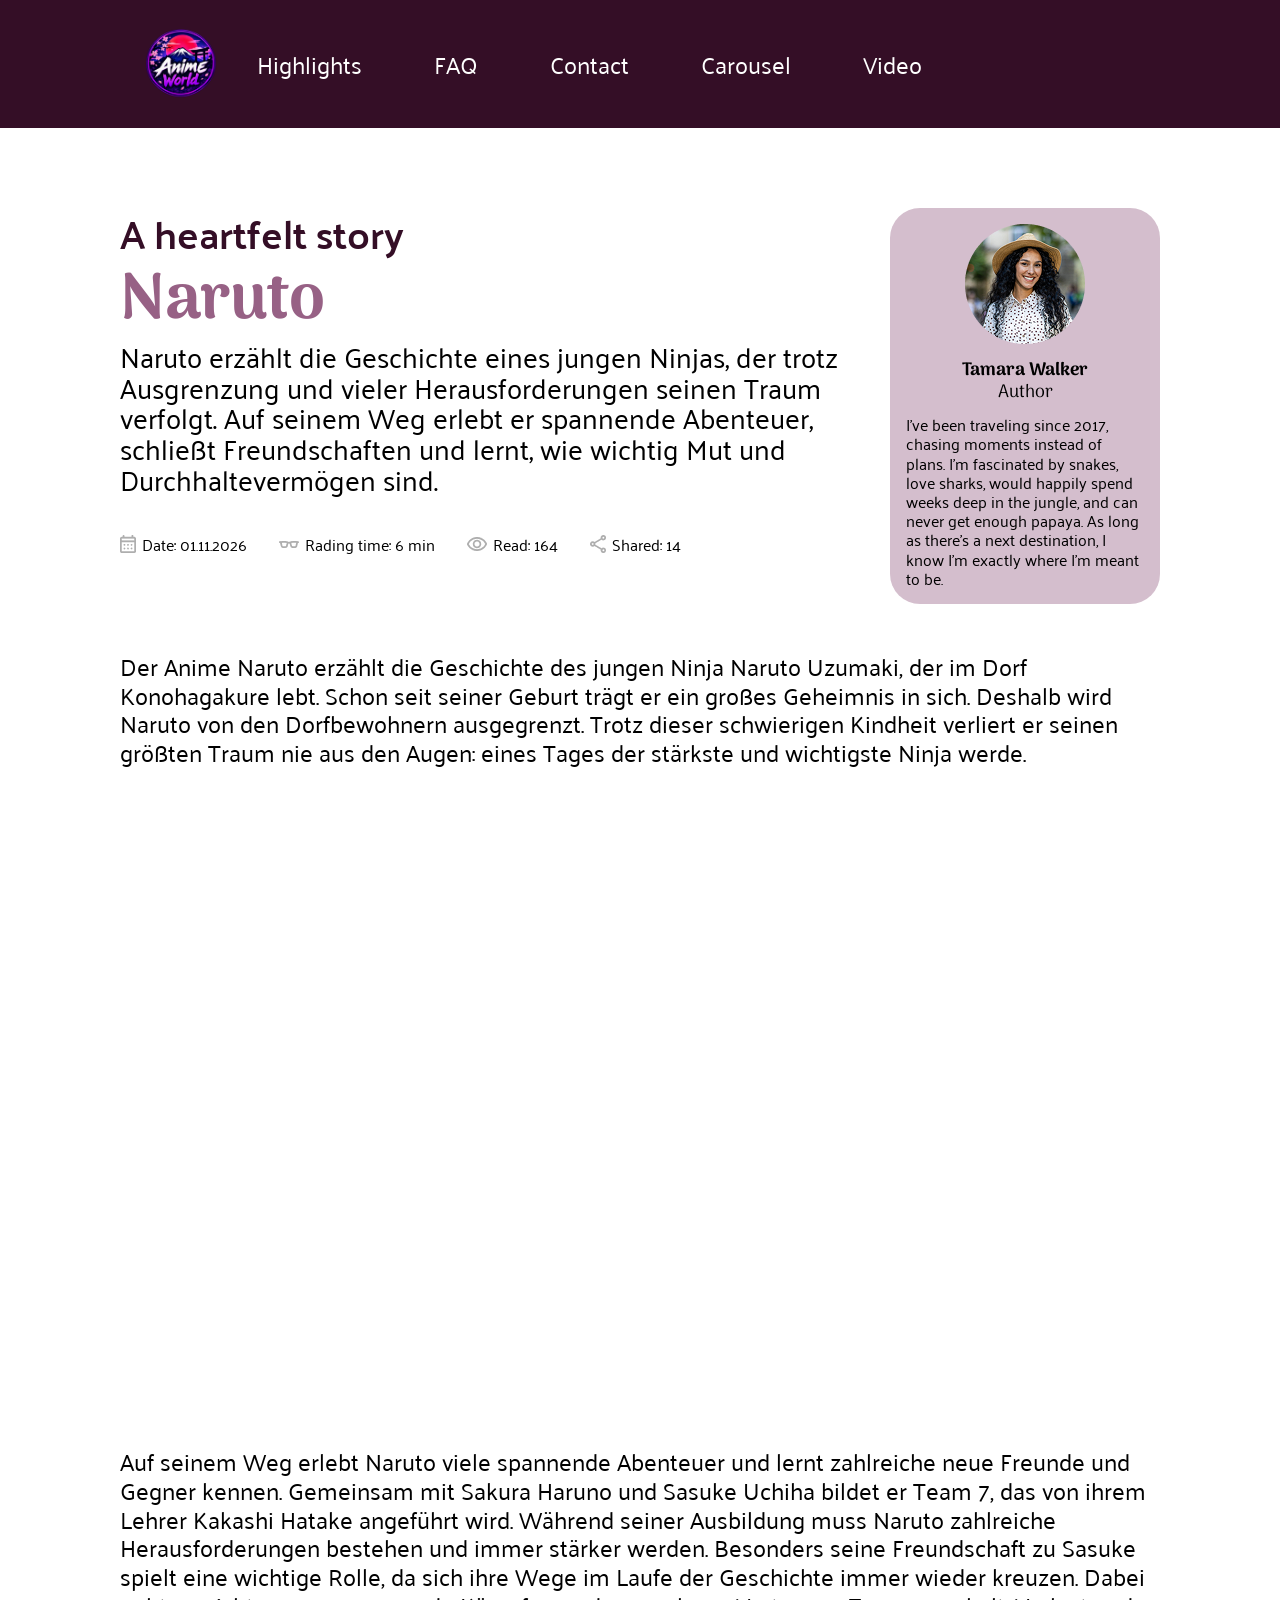
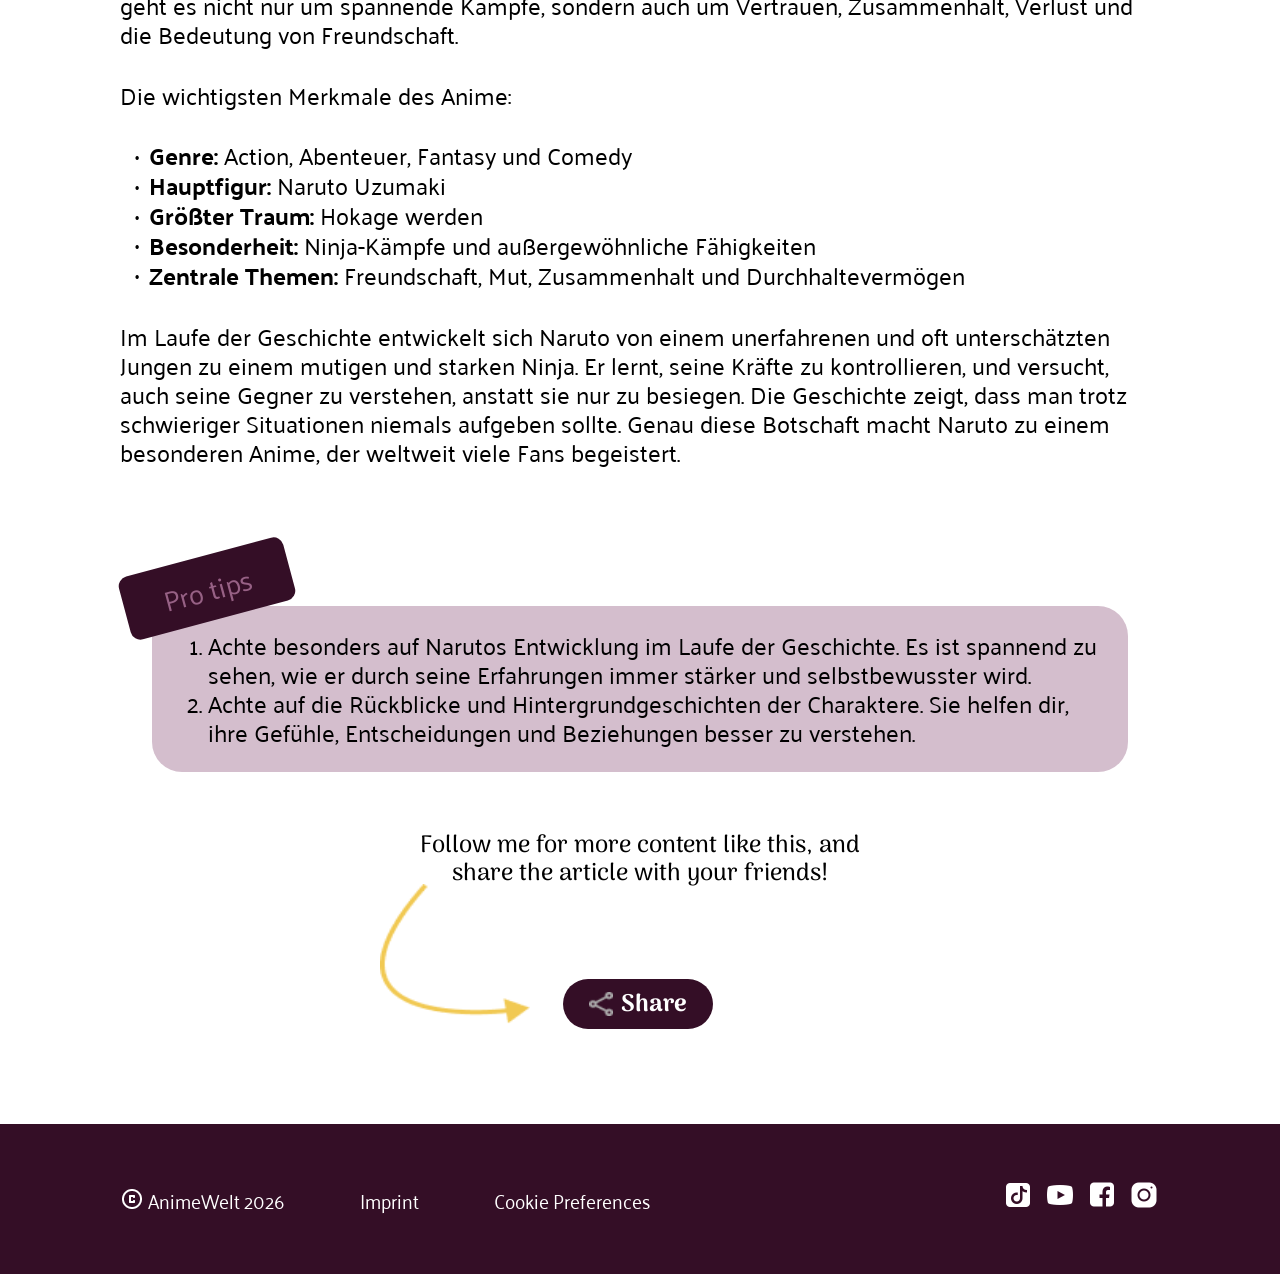
==== commit e10074da: "pfeil und share button fest positioniert und fertig" ====
--- a/article2_video.html
+++ b/article2_video.html
@@ -161,14 +161,17 @@
             <p>
                 Follow me for more content like this, and<br>share the article with your friends!
             </p>
-            <img src="./assets/icons/pfeil_icon.png" alt="Darstellung eines Pfeils">
-            <div class="share_direction">
-                <input type="checkbox" id="share_button">
-                <label for="share_button" class="share_button"><img src="./assets/icons/share.png" alt=""> Share</label>
-                <img class="share_links" src="./assets/icons/share.png" alt="">
-                <div class="share_links">
-                    <a href="https://de.linkedin.com/" target="_blank">LinkedIn</a>
-                    <a href="https://web.whatsapp.com/" target="_blank">Whatsapp</a>
+            <div class="arrow_button_box">
+                <img src="./assets/icons/pfeil_icon.png" alt="Darstellung eines Pfeils">
+                <div class="share_direction">
+                    <input type="checkbox" id="share_button">
+                    <label for="share_button" class="share_button"><img src="./assets/icons/share.png" alt="">
+                        Share</label>
+                    <img class="share_links" src="./assets/icons/share.png" alt="">
+                    <div class="share_links">
+                        <a href="https://de.linkedin.com/" target="_blank">LinkedIn</a>
+                        <a href="https://web.whatsapp.com/" target="_blank">Whatsapp</a>
+                    </div>
                 </div>
             </div>
         </div>
@@ -179,7 +182,7 @@
                 <!--<picture>
                 <source media="(min-width: 800px)" srcset=""> </picture>-->
                 <img src="./assets/icons/copyright.png" alt="Icon Anime Welt">
-                <div>Anime Welt</div>
+                <div>AnimeWelt 2026</div>
             </div>
             <a href="./imprint.html" id="imprint-link">Imprint</a>
             <p>Cookie Preferences</p>
--- a/styles/standard.css
+++ b/styles/standard.css
@@ -41,6 +41,7 @@
 
 li {
     font-size: 1.5rem;
+    font-family: 'Palanquin-400';
 }
 
 header {
@@ -52,7 +53,7 @@
     background-color: var(--color-purple);
     color: white;
     padding-left: 145px;
-    font-family: 'Arima-700' !important;
+    font-family: 'Arima-700';
     font-size: 1.5rem;
 }
 
@@ -110,7 +111,7 @@
     MAIN SECTION
 */
 .main-section {
-    padding: 80px 120px 80px 120px;
+    padding: 80px 120px 50px 120px;
 }
 
 /*
@@ -372,10 +373,18 @@
     width: 24px;
 }
 
-.button_section>img {
-    position: absolute;
-    top: 510px;
-    left: 500px;
+.arrow_button_box {
+    display: flex;
+    flex-direction: row;
+}
+
+.arrow_button_box>img {
+    width: 150px;
+    height: 140px;
+
+    position: relative;
+    top: -50px;
+    left: -40px;
     rotate: 0deg;
 }
 
@@ -395,6 +404,10 @@
     justify-content: center;
     align-items: center;
     gap: 10px;
+
+    position: relative;
+    left: -80px;
+
 }
 
 .share_links {
@@ -415,17 +428,9 @@
     font-family: 'Arima-700';
 }
 
-#share_button:checked+.share_button {
-    animation: buttonslide 1s forwards;
-}
-
-#share_button:not(:checked)+.share_button {
-    animation: buttonslideback 1s forwards;
-}
-
 input[type="checkbox"]:checked~.share_links {
     opacity: 1;
-    transform: translateX(65px);
+    transform: translateX(150px);
     pointer-events: auto;
 }
 
@@ -444,26 +449,6 @@
     opacity: 0;
 }
 
-@keyframes buttonslide {
-    0% {
-        transform: translateX(0px);
-    }
-
-    100% {
-        transform: translateX(-65px);
-    }
-}
-
-@keyframes buttonslideback {
-    0% {
-        transform: translateX(-65px);
-    }
-
-    100% {
-        transform: translateX(0px);
-    }
-}
-
 /* RESPONSIVE */
 
 @media screen and (min-width: 1441px) {
@@ -472,7 +457,7 @@
     }
 
     .main-section {
-        padding: 80px max(120px, calc(50% - 720px));
+        padding: 0px max(120px, calc(50% - 720px));
     }
 
     .footer {
@@ -607,7 +592,7 @@
     }
 
     .quick-article-info {
-        gap: 7px;
+        gap: 10px;
     }
 
     .bottom_section {
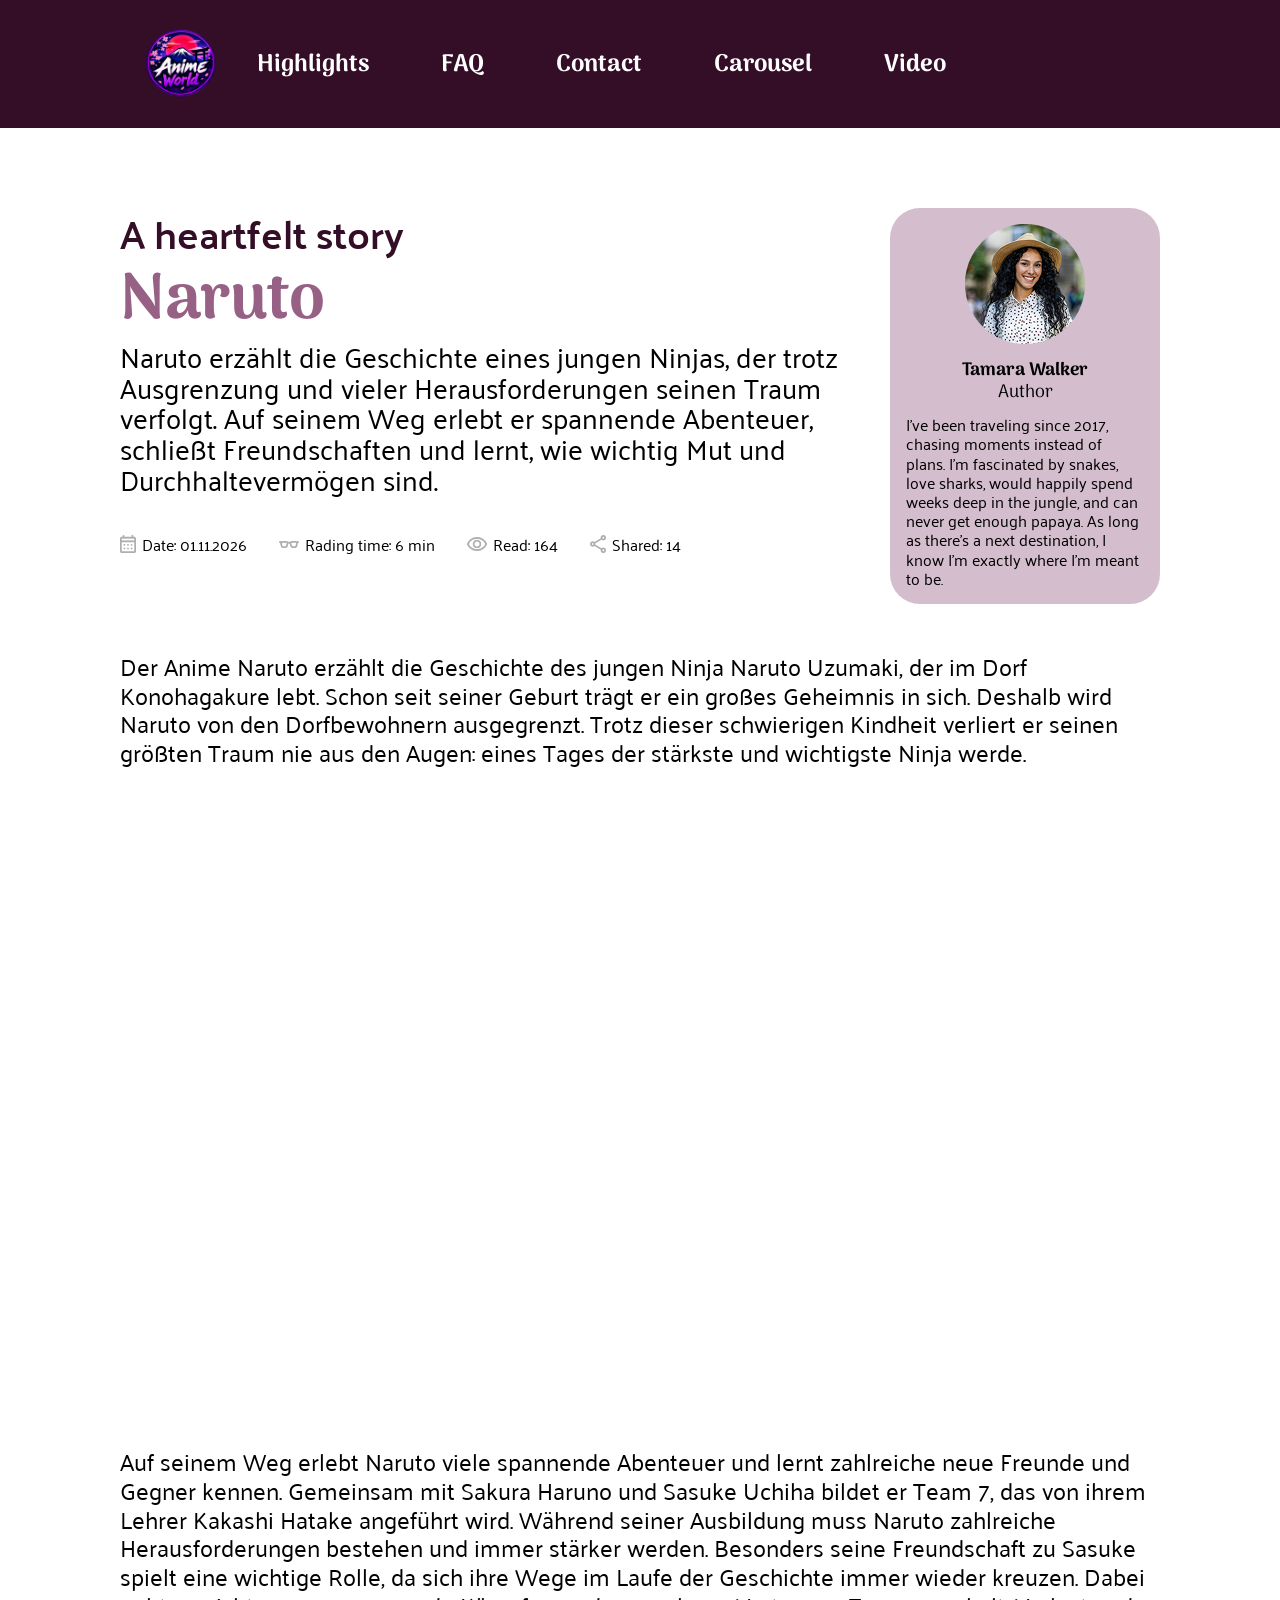
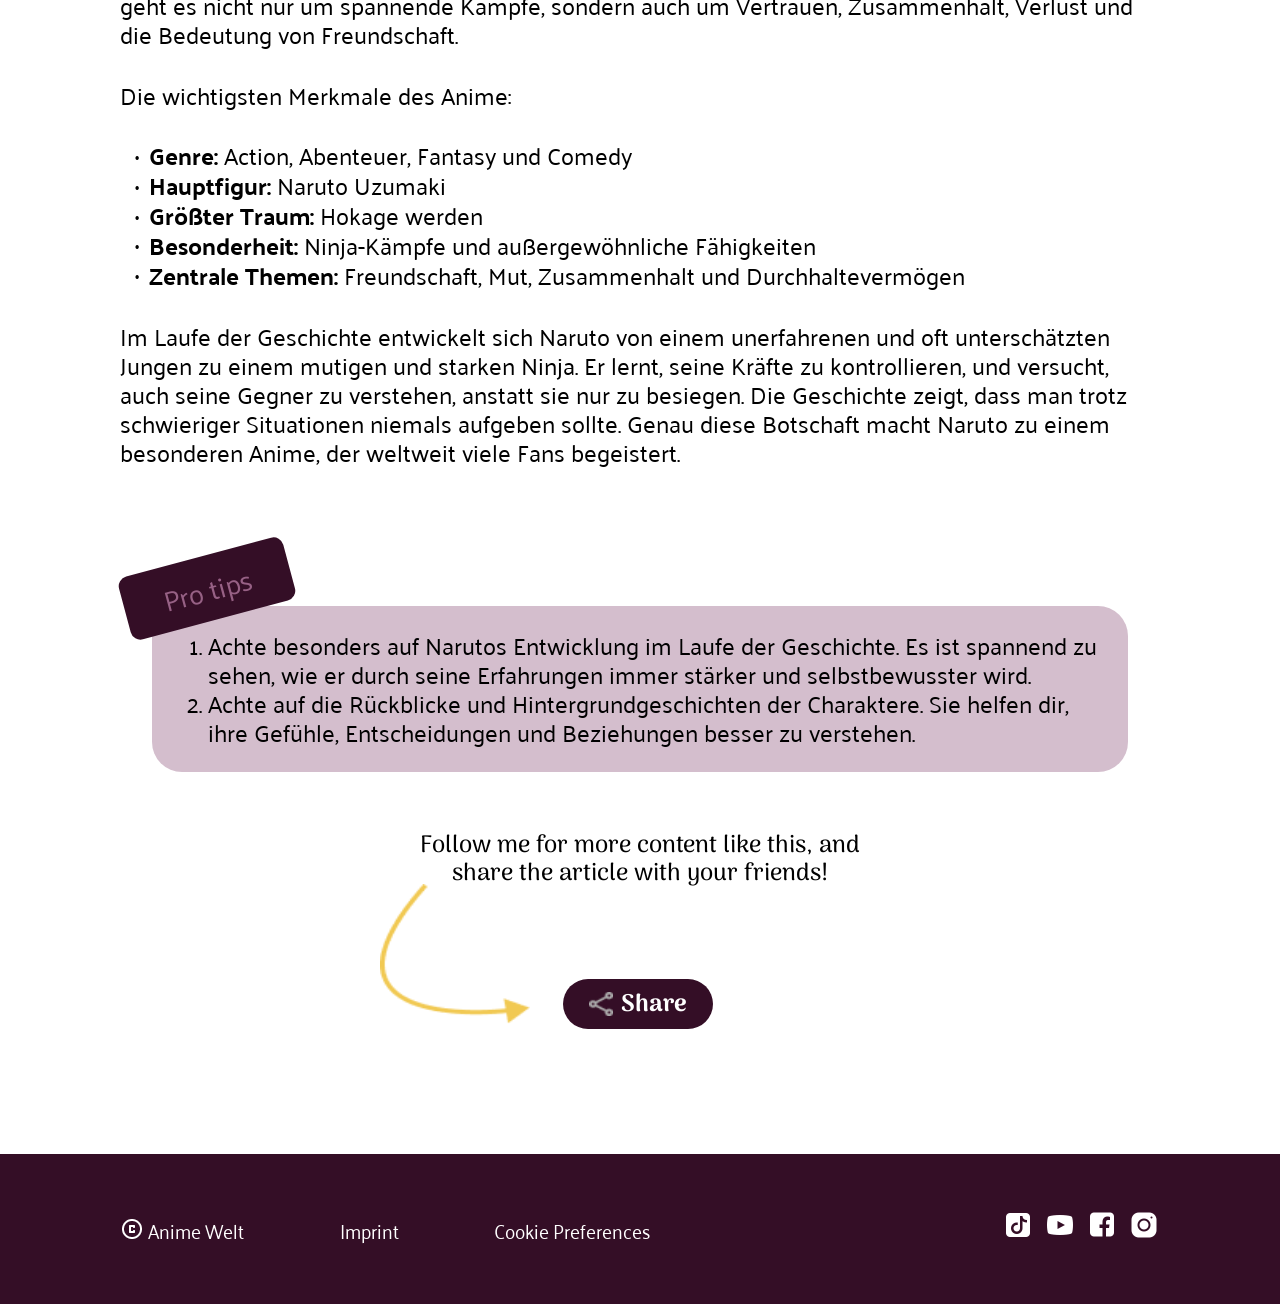
==== commit 2cef3920: "Merge branch 'main' into main_vicky" ====
--- a/article2_video.html
+++ b/article2_video.html
@@ -182,7 +182,7 @@
                 <!--<picture>
                 <source media="(min-width: 800px)" srcset=""> </picture>-->
                 <img src="./assets/icons/copyright.png" alt="Icon Anime Welt">
-                <div>AnimeWelt 2026</div>
+                <div>Anime Welt</div>
             </div>
             <a href="./imprint.html" id="imprint-link">Imprint</a>
             <p>Cookie Preferences</p>
--- a/styles/standard.css
+++ b/styles/standard.css
@@ -41,7 +41,6 @@
 
 li {
     font-size: 1.5rem;
-    font-family: 'Palanquin-400';
 }
 
 header {
@@ -53,7 +52,7 @@
     background-color: var(--color-purple);
     color: white;
     padding-left: 145px;
-    font-family: 'Arima-700';
+    font-family: 'Arima-700' !important;
     font-size: 1.5rem;
 }
 
@@ -111,7 +110,7 @@
     MAIN SECTION
 */
 .main-section {
-    padding: 80px 120px 50px 120px;
+    padding: 80px 120px 80px 120px;
 }
 
 /*
@@ -300,12 +299,15 @@
 .tipp_box {
     max-height: 200px;
     max-width: 1000px;
-    display: flex;
-    justify-content: center;
-    align-items: center;
-    flex-direction: column;
+
+    display: flex;
+    justify-content: center;
+    align-items: center;
+    flex-direction: column;
+
     position: relative;
     padding: 25px 16px;
+
     border-radius: 30px;
     background-color: var(--box-light-purple);
 }
@@ -457,7 +459,7 @@
     }
 
     .main-section {
-        padding: 0px max(120px, calc(50% - 720px));
+        padding: 80px max(120px, calc(50% - 720px));
     }
 
     .footer {
@@ -592,7 +594,7 @@
     }
 
     .quick-article-info {
-        gap: 10px;
+        gap: 7px;
     }
 
     .bottom_section {
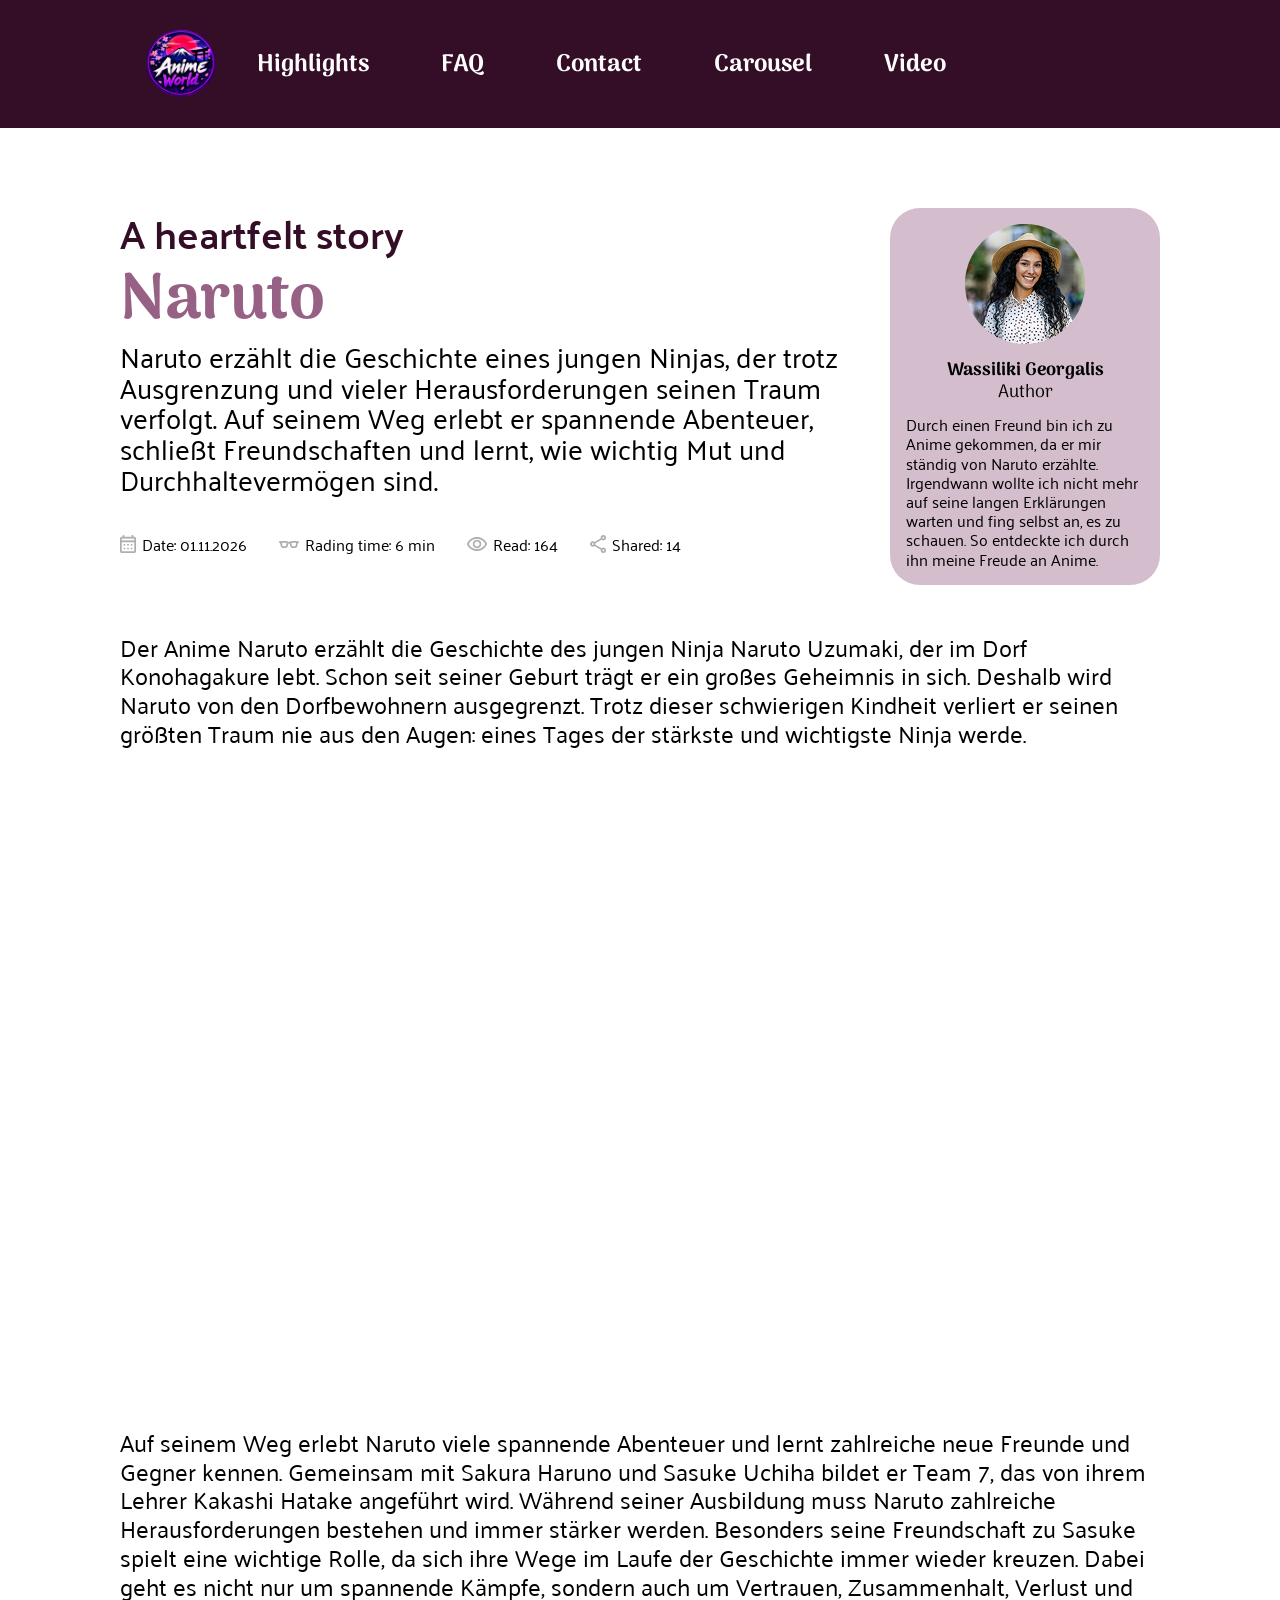
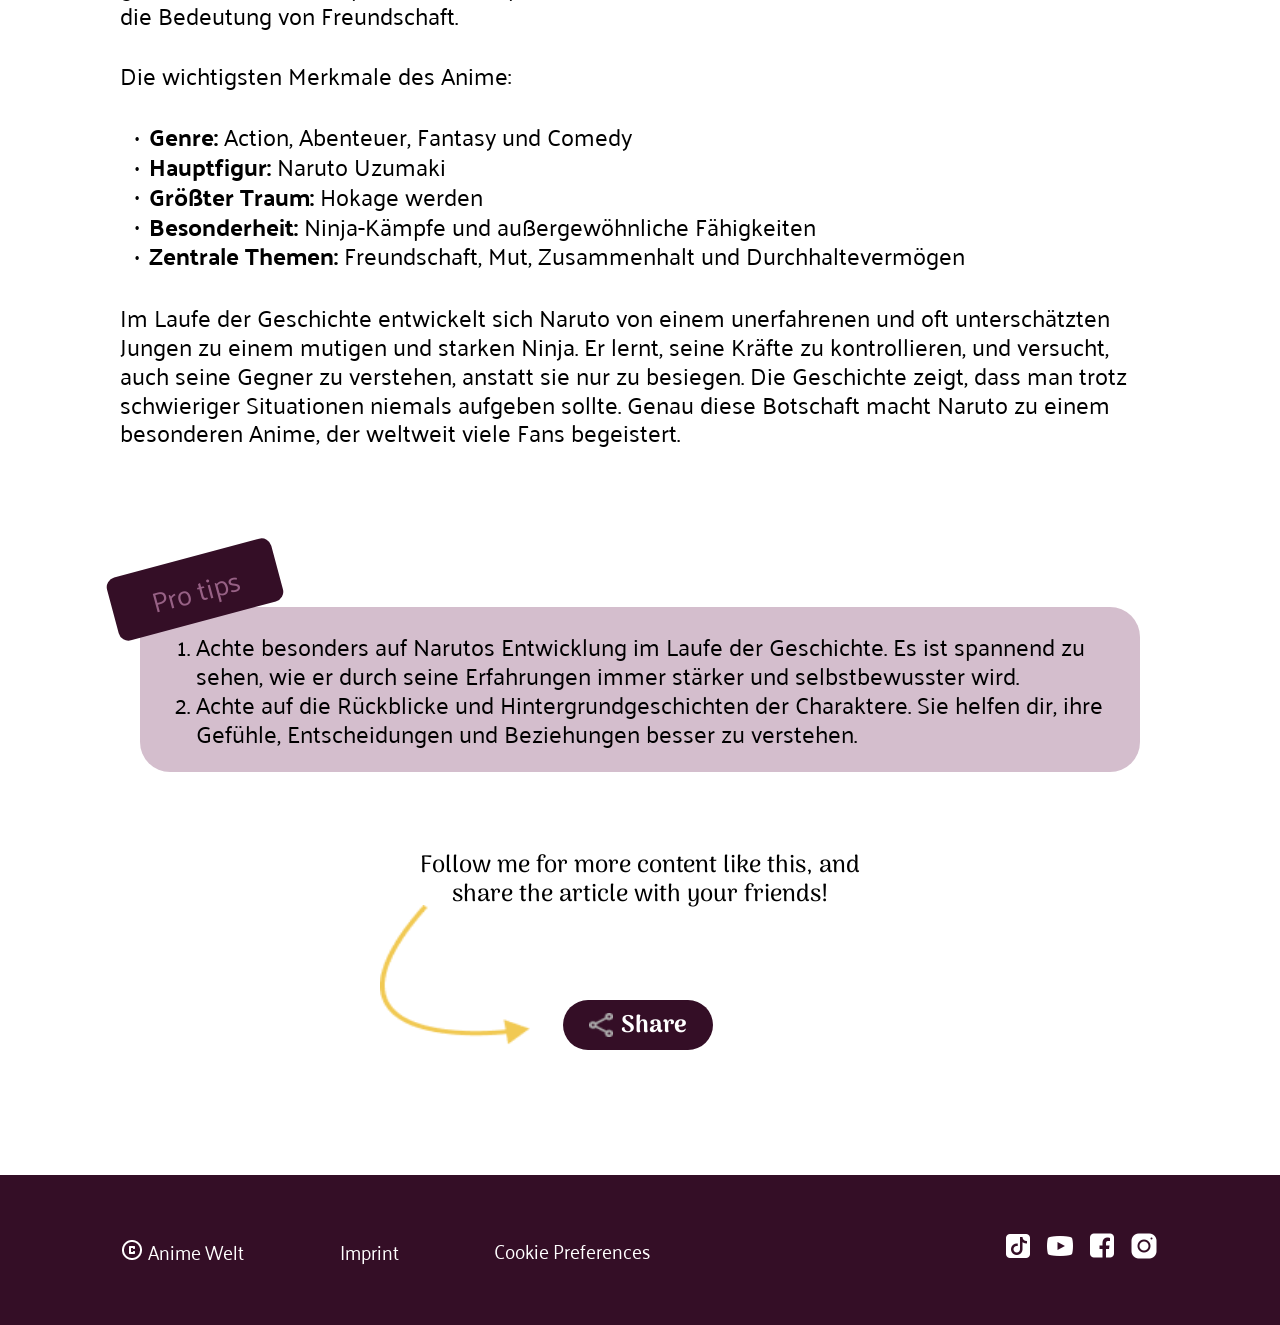
==== commit 55ebe753: "kleinere anpassungen gemacht" ====
--- a/article2_video.html
+++ b/article2_video.html
@@ -71,15 +71,12 @@
                         <img src="./assets/images/user-woman.png" alt="Autor Bild">
                         <div class="author-info-text">
                             <div class="author-name">
-                                <p class="a-name">Tamara Walker</p>
+                                <p class="a-name">Wassiliki Georgalis</p>
                                 <p class="a-job">Author</p>
                             </div>
-                            <p>I’ve been traveling since 2017, chasing moments instead of plans.
-                                I’m fascinated by snakes, love sharks, would happily spend weeks deep in the jungle, and
-                                can
-                                never get enough papaya. As long as there’s a next destination, I know I’m exactly where
-                                I’m
-                                meant to be.</p>
+                            <p>Durch einen Freund bin ich zu Anime gekommen, da er mir ständig von Naruto erzählte.
+                                Irgendwann wollte ich nicht mehr auf seine langen Erklärungen warten und fing selbst an,
+                                es zu schauen. So entdeckte ich durch ihn meine Freude an Anime.</p>
                         </div>
                     </div>
                 </div>
--- a/styles/standard.css
+++ b/styles/standard.css
@@ -292,8 +292,8 @@
     align-items: center;
     flex-direction: column;
     position: relative;
-    gap: 24px;
-    padding: 60px 32px;
+    gap: 64px;
+    padding-top: 80px;
 }
 
 .tipp_box {
@@ -627,6 +627,7 @@
 
 @media screen and (max-width:449px) {
     .tipp_box li {
+
         line-height: 120%;
     }
 
--- a/styles/article_2.css
+++ b/styles/article_2.css
@@ -62,6 +62,10 @@
     border-radius: 50px;
 }
 
+.button_section>p {
+    padding-top: 80px;
+}
+
 @media screen and (max-width:845px) {
     .list-naruto ul li {
         font-size: 1.2rem;
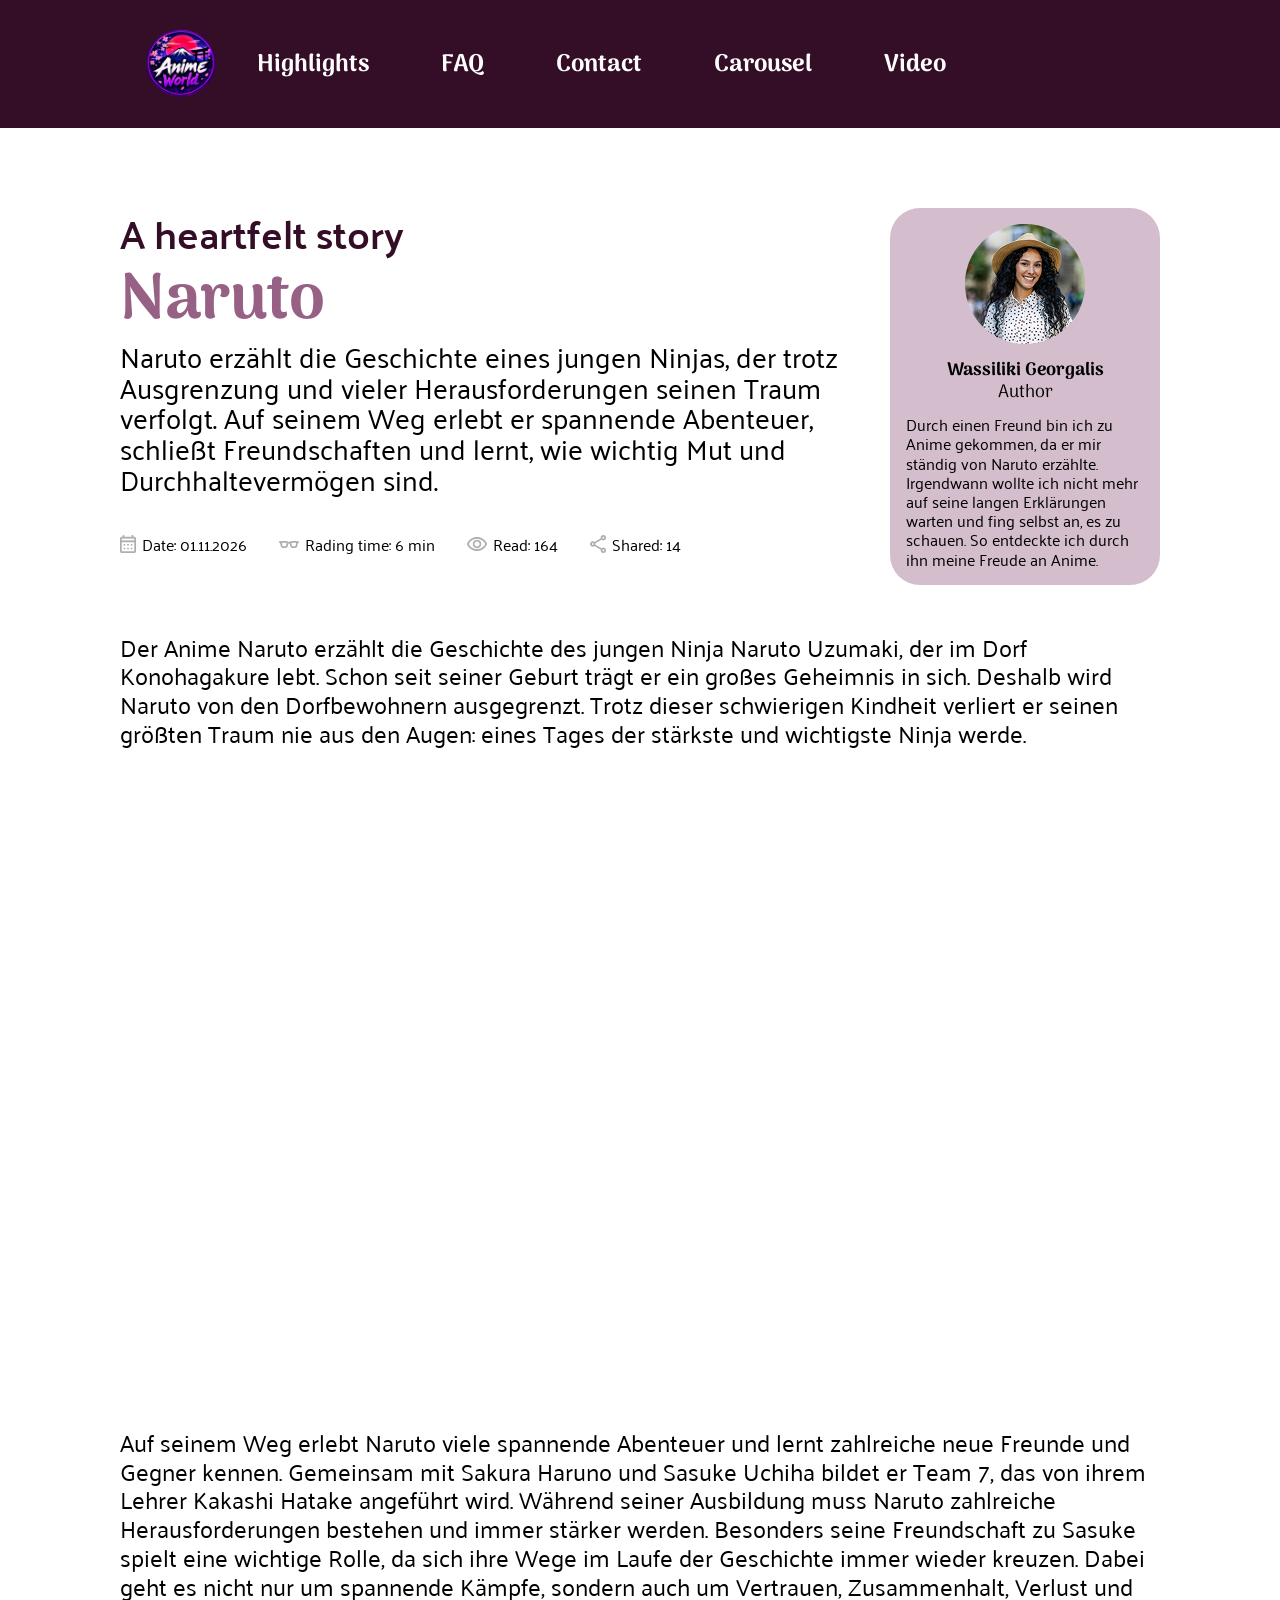
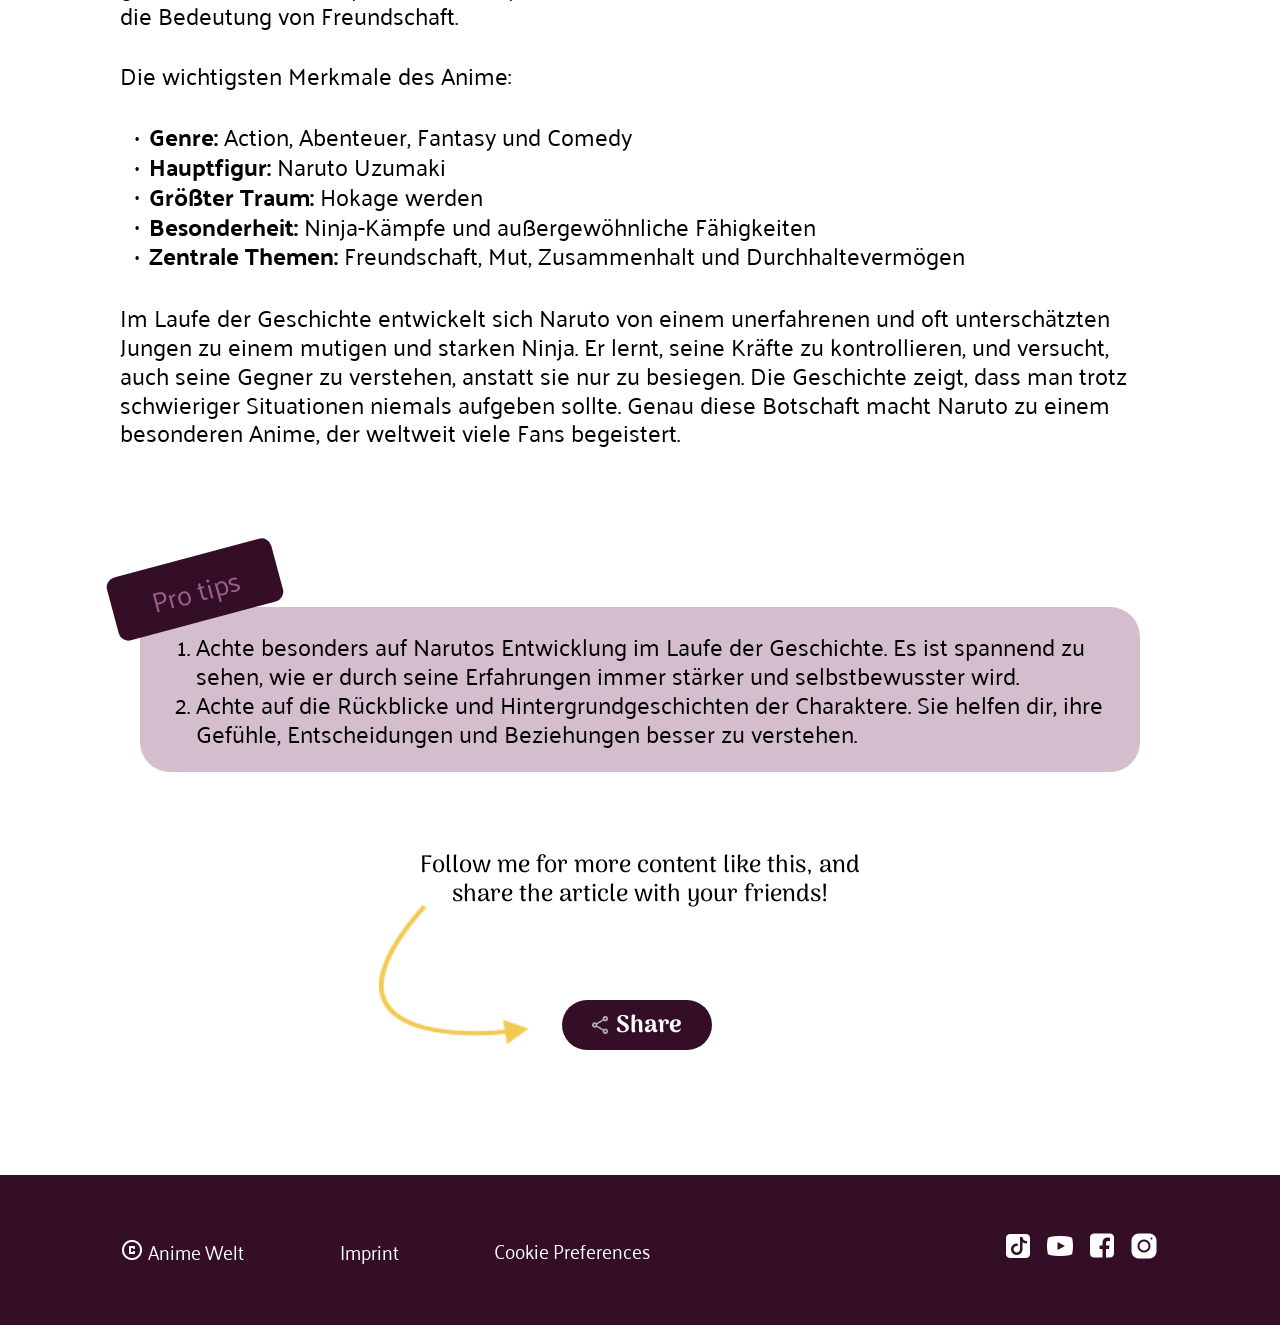
==== commit 44616376: "pfeil sharebutton responsive" ====
--- a/article2_video.html
+++ b/article2_video.html
@@ -156,7 +156,7 @@
         </div>
         <div class="button_section">
             <p>
-                Follow me for more content like this, and<br>share the article with your friends!
+                Follow me for more content like this, and <br>share the article with your friends!
             </p>
             <div class="arrow_button_box">
                 <img src="./assets/icons/pfeil_icon.png" alt="Darstellung eines Pfeils">
--- a/styles/standard.css
+++ b/styles/standard.css
@@ -369,12 +369,6 @@
     text-decoration-color: var(--color-light-purple);
 }
 
-.share_direction img {
-    display: hidden;
-    height: 24px;
-    width: 24px;
-}
-
 .arrow_button_box {
     display: flex;
     flex-direction: row;
@@ -426,7 +420,7 @@
 }
 
 .share_links a {
-    font-size: 1, 125rem;
+    font-size: 1.125rem;
     font-family: 'Arima-700';
 }
 
@@ -567,6 +561,39 @@
         font-size: 1rem;
         line-height: 140%;
     }
+
+    .arrow_button_box {
+        position: relative;
+        width: 100%;
+        display: flex;
+        justify-content: center;
+        align-items: center;
+    }
+
+    /* Kleiner Pfeil */
+    .arrow_button_box>img {
+        content: url("../assets/icons/pfeil_klein.png");
+
+        position: absolute;
+        width: 65px;
+        height: 60px;
+
+        left: calc(50% - 180px);
+        top: -35px;
+
+        object-fit: contain;
+        z-index: 1;
+    }
+
+    /* Share-Button bleibt mittig */
+    .share_direction {
+        position: relative;
+        left: 0;
+        transform: none;
+        justify-content: center;
+        z-index: 2;
+    }
+
 }
 
 @media screen and (max-width:640px) {
@@ -646,4 +673,13 @@
     .tipp_box {
         padding: 25px 10px;
     }
+
+    .arrow_button_box>img {
+        left: calc(50% - 155px);
+        top: -35px;
+    }
+
+    .button_section p br {
+        display: none;
+    }
 }
